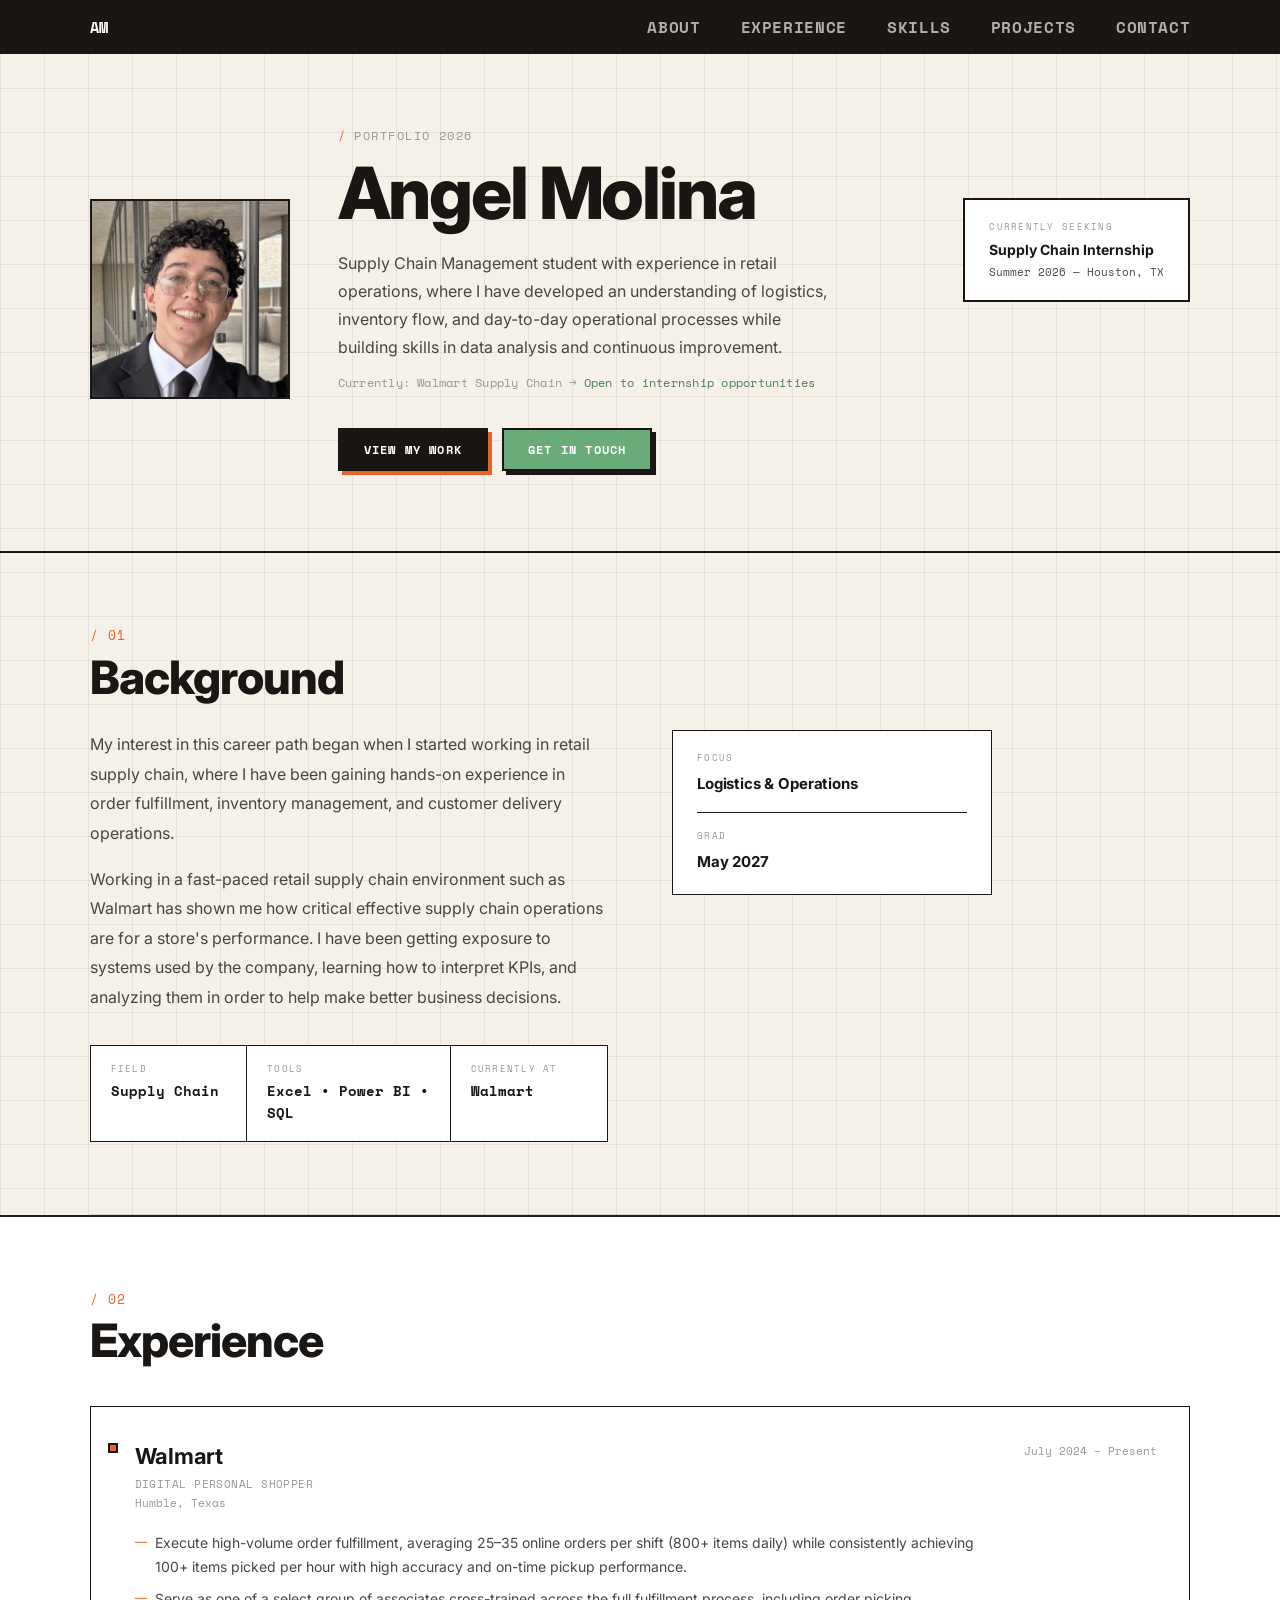
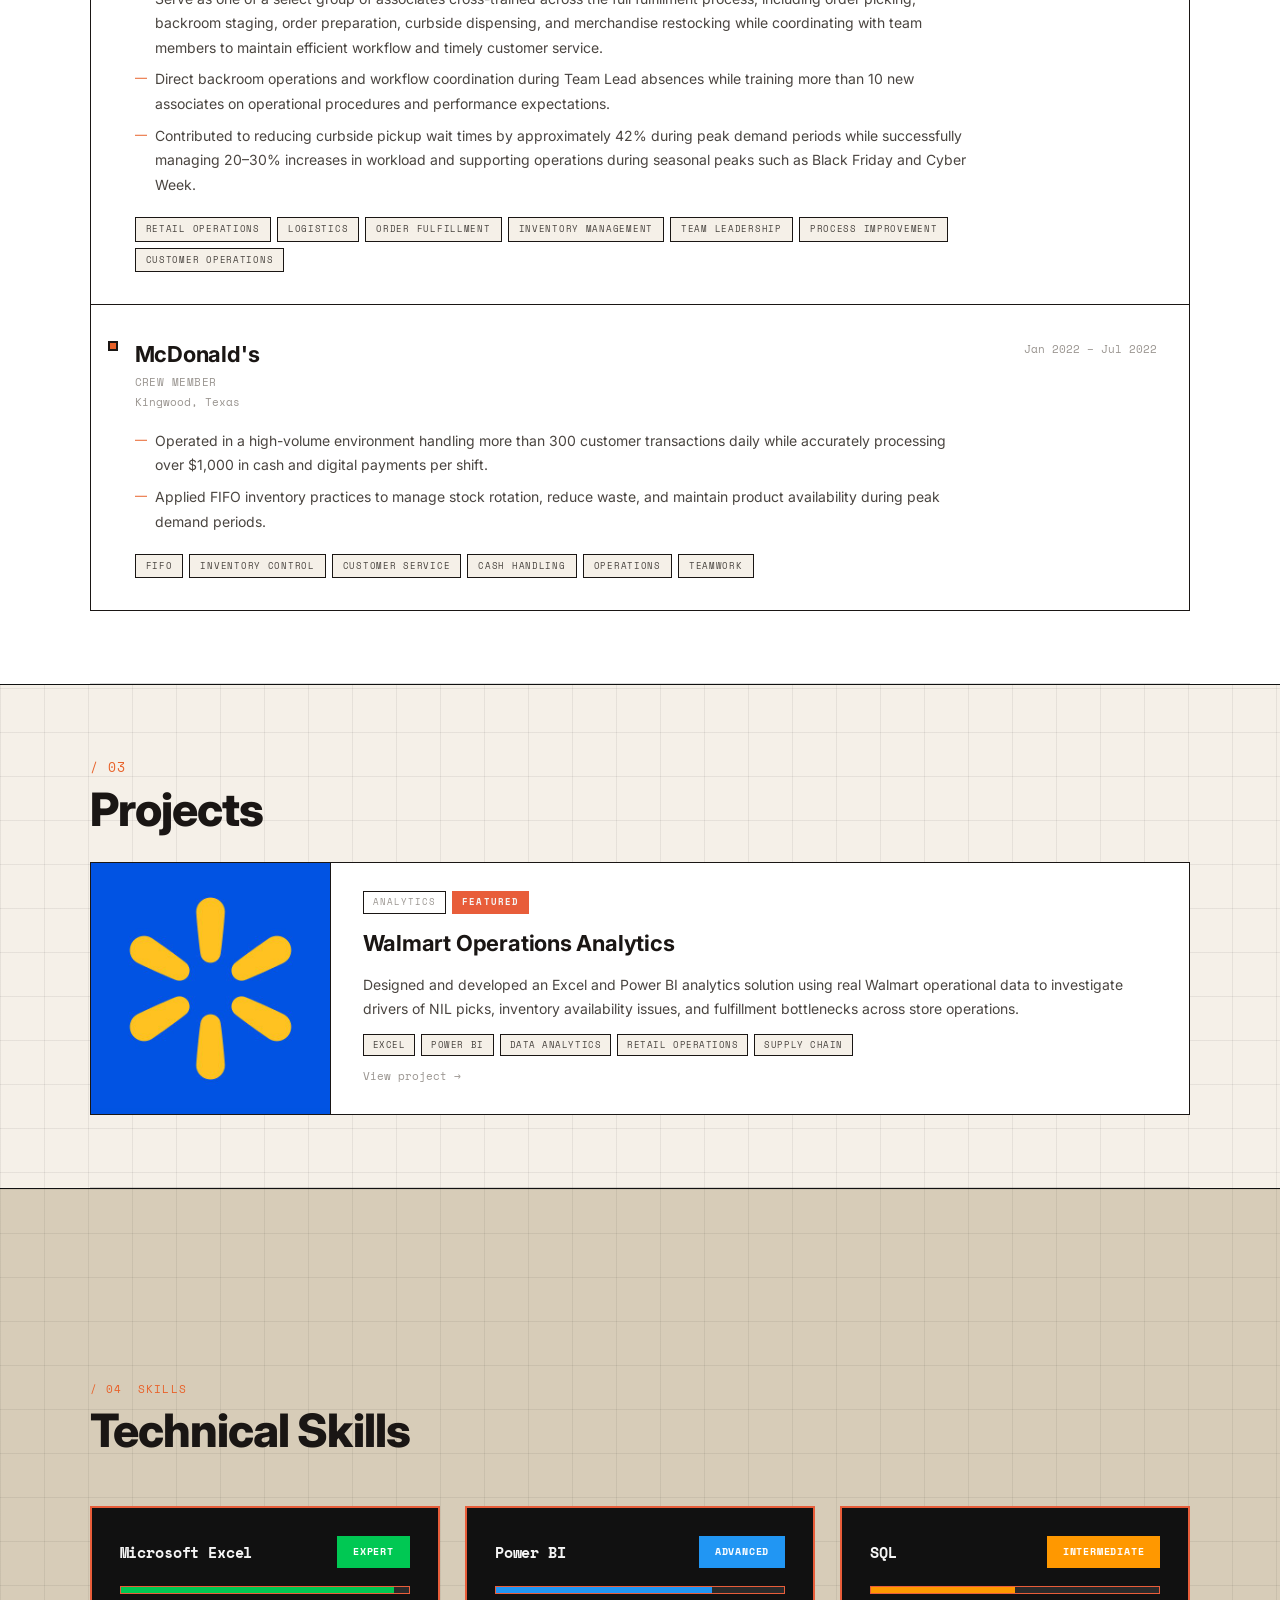
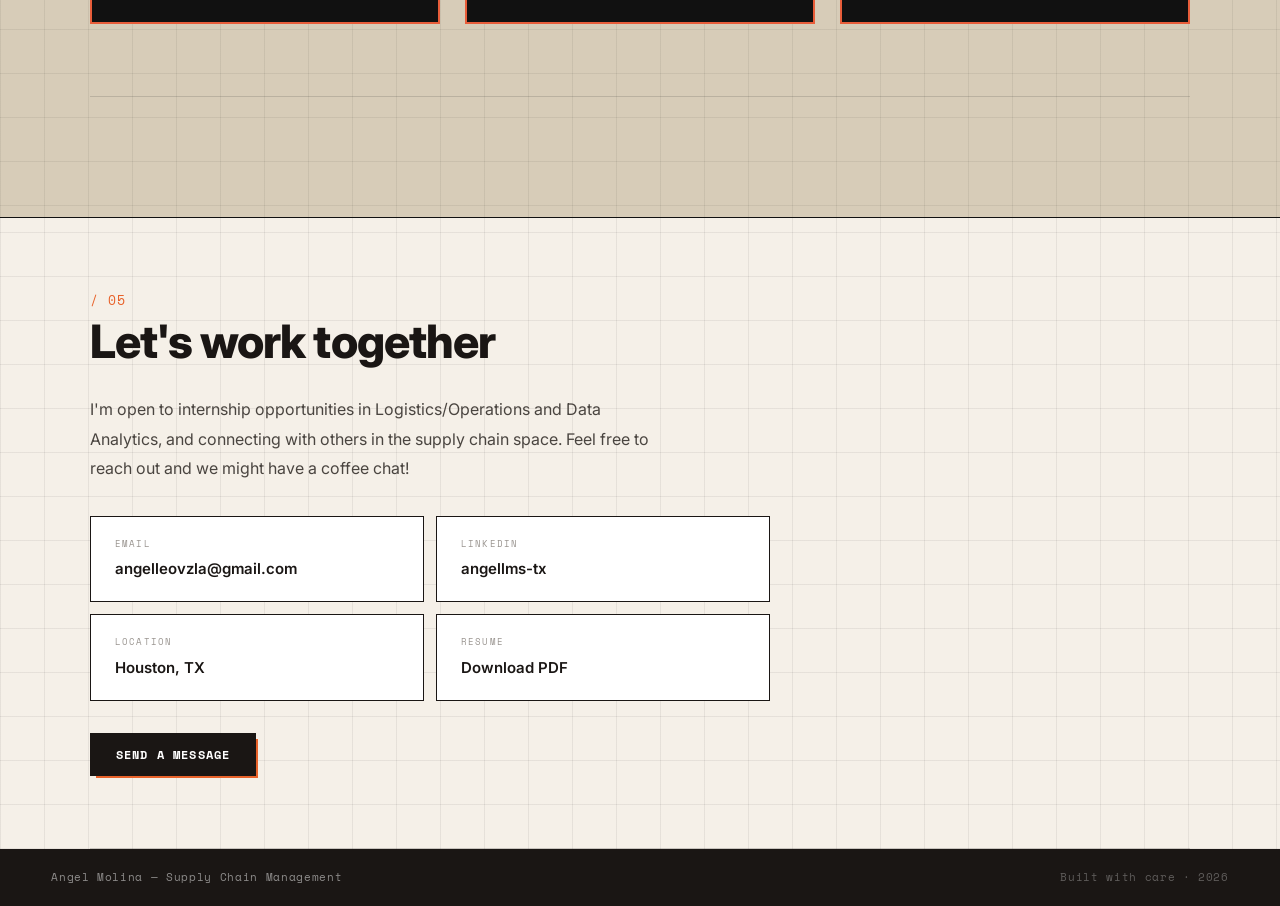
==== index.html @ 7603d248 "Update index.html" ====
<!DOCTYPE html>
<html lang="en">
<head>
  <meta charset="UTF-8" />
  <meta name="viewport" content="width=device-width, initial-scale=1.0" />
  <title>Angel Molina — Supply Chain Management</title>
  <link rel="preconnect" href="https://fonts.googleapis.com" />
  <link rel="preconnect" href="https://fonts.gstatic.com" crossorigin />
  <link rel="stylesheet" href="https://fonts.googleapis.com/css2?family=Space+Mono:wght@400;700&family=Inter:ital,wght@0,400;0,500;0,600;0,700;0,800;1,400&display=swap" />

  <style>
    /* ════════════════════════════════════
       RESET
    ════════════════════════════════════ */
    *, *::before, *::after { box-sizing: border-box; margin: 0; padding: 0; }
    html { scroll-behavior: smooth; }

    /* ════════════════════════════════════
       TOKENS  — matches reference palette
    ════════════════════════════════════ */
    :root {
      --bg:         #f5f0e8;   /* off-white / light beige              */
      --surface:    #ffffff;   /* pure white card surface              */
      --ink:        #1a1614;   /* near-black text + borders            */
      --ink-2:      #4a4540;   /* secondary text                       */
      --ink-3:      #9a9590;   /* muted / label text                   */
      --orange:     #e8622a;   /* layered accent — orange              */
      --green:      #4e7c58;   /* secondary button green               */
      --green-lt:   #6aab79;   /* lighter green (btn bg)               */
      --border:     2px solid #1a1614;   /* thick black border          */
      --border-1:   1px solid #1a1614;   /* thin black border           */
      --font-mono:  "Space Mono", "Courier New", monospace;
      --font-sans:  "Inter", -apple-system, sans-serif;
      --max-w:      1500px;
      --gutter:     clamp(1.25rem, 3vw, 2.5rem);
      --section-py: 4.5rem;
    }

    /* ════════════════════════════════════
       BASE
    ════════════════════════════════════ */
    body {
      font-family: var(--font-sans);
      background-color: var(--bg);
      color: var(--ink);
      line-height: 1.6;
      -webkit-font-smoothing: antialiased;
      /* grid background matching reference */
      background-image:
        linear-gradient(rgba(26,22,20,0.07) 1px, transparent 1px),
        linear-gradient(90deg, rgba(26,22,20,0.07) 1px, transparent 1px);
      background-size: 44px 44px;
    }
    @media (max-width: 640px) { body { background-size: 28px 28px; } }

    .sr-only {
      position: absolute; width: 1px; height: 1px;
      overflow: hidden; clip: rect(0,0,0,0); white-space: nowrap;
    }

    /* ════════════════════════════════════
       PAGE WRAPPER
    ════════════════════════════════════ */
    .page-wrap {
      max-width: var(--max-w);
      width: min(92vw, 1500px);
      margin: 0 auto;
      padding-left: var(--gutter);
      padding-right: var(--gutter);
    }

    /* ════════════════════════════════════
       NAV — full-width black bar
    ════════════════════════════════════ */
    nav {
      background: var(--ink);
      position: sticky; top: 0; z-index: 50;
    }
    .nav-inner {
      max-width: var(--max-w);
      width: min(92vw, 1500px);
      margin: 0 auto;
      padding: 0 var(--gutter);
      height: 54px;
      display: flex; align-items: center; justify-content: space-between;
    }
    .nav-logo {
      font-family: var(--font-mono); font-size: 15px; font-weight: 700;
      letter-spacing: 0.06em; color: #fff;
      text-decoration: none;
    }
    .nav-links { display: flex; gap: 2.5rem; }
    .nav-links a {
      font-family: var(--font-mono); font-size: 16px; font-weight: 600;
      letter-spacing: 0.04em; line-height: 1.5; text-transform: uppercase;
      color: rgba(255,255,255,0.65); text-decoration: none; cursor: pointer;
      transition: color 0.15s ease;
    }
    .nav-links a:hover { color: #fff; }

    /* ════════════════════════════════════
       SECTION LABELS  "/ 01"
    ════════════════════════════════════ */
    .section-num {
      font-family: var(--font-mono); font-size: 13px; font-weight: 400;
      color: var(--orange); letter-spacing: 0.1em;
      margin-bottom: 0.4rem;
      display: block;
    }
    .section-heading {
      font-family: var(--font-sans); font-size: 46px; font-weight: 800;
      line-height: 1.08; letter-spacing: -0.02em;
      color: var(--ink); margin-bottom: 1.75rem;
    }

    /* ════════════════════════════════════
       BUTTONS  — stacked offset style
    ════════════════════════════════════ */

    /* wrapper creates the offset layer effect */
    .btn-wrap-primary {
      display: inline-block;
      position: relative;
    }
    .btn-wrap-primary::after {
      content: "";
      position: absolute;
      inset: 0;
      translate: 4px 4px;
      background: var(--orange);
      z-index: -1;
    }
    .btn-wrap-primary:hover::after { translate: 2px 2px; }

    .btn-primary {
      font-family: var(--font-mono); font-size: 12px; font-weight: 700;
      letter-spacing: 0.1em; text-transform: uppercase;
      background: var(--ink); color: #fff;
      border: var(--border);
      padding: 11px 24px; cursor: pointer;
      display: block; position: relative; z-index: 1;
      transition: translate 0.12s ease;
      text-decoration: none; white-space: nowrap;
    }
    .btn-wrap-primary:hover .btn-primary { translate: -2px -2px; }

    .btn-wrap-secondary {
      display: inline-block;
      position: relative;
    }
    .btn-wrap-secondary::after {
      content: "";
      position: absolute;
      inset: 0;
      translate: 4px 4px;
      background: var(--ink);
      z-index: -1;
    }
    .btn-wrap-secondary:hover::after { translate: 2px 2px; }

    .btn-secondary {
      font-family: var(--font-mono); font-size: 12px; font-weight: 700;
      letter-spacing: 0.1em; text-transform: uppercase;
      background: var(--green-lt); color: #fff;
      border: var(--border);
      padding: 11px 24px; cursor: pointer;
      display: block; position: relative; z-index: 1;
      transition: translate 0.12s ease;
      text-decoration: none; white-space: nowrap;
    }
    .btn-wrap-secondary:hover .btn-secondary { translate: -2px -2px; }

    /* plain button for contact CTA */
    .btn-plain-primary {
      font-family: var(--font-mono); font-size: 12px; font-weight: 700;
      letter-spacing: 0.1em; text-transform: uppercase;
      background: var(--ink); color: #fff;
      border: var(--border);
      padding: 11px 24px; cursor: pointer;
      display: inline-block; position: relative;
      transition: background 0.15s ease;
      text-decoration: none; white-space: nowrap;
    }
    .btn-plain-primary::after {
      content: "";
      position: absolute;
      inset: 0;
      translate: 4px 4px;
      background: var(--orange);
      z-index: -1;
      transition: translate 0.12s ease;
    }
    .btn-plain-primary:hover { translate: -2px -2px; }
    .btn-plain-primary:hover::after { translate: 6px 6px; }

    /* ════════════════════════════════════
       HERO
    ════════════════════════════════════ */
    .hero-outer {
      border-bottom: var(--border-1);
    }
    .hero-inner {
      display: grid;
      grid-template-columns: auto 1fr auto;
      align-items: center;
      gap: 3rem;
      padding: 4.5rem 0 5rem;
    }

    /* ── Photo ── */
    .hero-photo {
      flex-shrink: 0;
      align-self: center;
    }
    .hero-photo img {
      display: block;
      width: 200px;
      height: 200px;
      object-fit: cover;
      object-position: center top;
      border: var(--border);
      /* square — no border-radius */
      filter: grayscale(8%);
    }

    .hero-content { max-width: 600px; }
    .hero-eyebrow {
      font-family: var(--font-mono); font-size: 12px;
      letter-spacing: 0.12em; text-transform: uppercase;
      color: var(--ink-3); margin-bottom: 0.75rem;
    }
    .hero-eyebrow::before { content: "/ "; color: var(--orange); }
    .hero-name {
      font-family: var(--font-sans); font-size: 72px; font-weight: 800;
      line-height: 1.0; letter-spacing: -0.03em;
      color: var(--ink); margin-bottom: 1.25rem;
    }
    .hero-sub {
      font-size: 16px; color: var(--ink-2); line-height: 1.75;
      max-width: 500px; margin-bottom: 0.75rem;
    }
    .hero-status {
      font-family: var(--font-mono); font-size: 12px;
      color: var(--ink-3); letter-spacing: 0.02em; margin-bottom: 2.25rem;
    }
    .hero-status span { color: var(--green); }
    .hero-cta { display: flex; gap: 14px; flex-wrap: wrap; align-items: center; }

    /* Hero badge */
    .hero-badge {
      border: var(--border);
      padding: 1.25rem 1.5rem;
      background: var(--surface);
      min-width: 210px;
      align-self: start;
      margin-top: 4.5rem;
    }
    .hero-badge-label {
      font-family: var(--font-mono); font-size: 9px;
      letter-spacing: 0.14em; text-transform: uppercase;
      color: var(--ink-3); margin-bottom: 6px;
    }
    .hero-badge-title {
      font-size: 14px; font-weight: 700;
      color: var(--ink); line-height: 1.4; margin-bottom: 4px;
    }
    .hero-badge-sub {
      font-family: var(--font-mono); font-size: 11px;
      color: var(--ink-2); line-height: 1.5;
    }

    /* ════════════════════════════════════
       SECTION WRAPPER
    ════════════════════════════════════ */
    section {
      border-top: 1px solid #111;
    }
    .section-wrap {
      padding: var(--section-py) 0;
      border-bottom: 1px solid rgba(26,22,20,0.15);
    }

    /* ════════════════════════════════════
       ABOUT
    ════════════════════════════════════ */
    .about-layout {
      display: grid;
      grid-template-columns: 1fr 1fr;
      gap: 3rem 4rem;
      align-items: start;
    }
    .about-heading-block { grid-column: 1 / -1; }
    .about-text {
      font-size: 16px; color: var(--ink-2); line-height: 1.85;
    }
    .about-text + .about-text { margin-top: 1rem; }

    .about-stats {
      display: grid; grid-template-columns: 1fr 1.3fr 1fr;
      border: var(--border-1);
      margin-top: 2rem;
    }
    .stat-item {
      padding: 1rem 1.25rem;
      border-right: var(--border-1);
      background: var(--surface);
    }
    .stat-item:last-child { border-right: none; }
    .stat-label {
      font-family: var(--font-mono); font-size: 9px;
      letter-spacing: 0.14em; text-transform: uppercase;
      color: var(--ink-3); margin-bottom: 4px;
    }
    .stat-value {
      font-size: 14px; font-weight: 600; color: var(--ink);
      font-family: var(--font-mono);
    }
    .tools-text {
      font-size: 14px; font-weight: 600; color: var(--ink);
      font-family: var(--font-mono);
    }
    .tool-list {
      display: flex; flex-wrap: wrap; gap: 5px;
      margin-top: 4px;
    }
    .tool-list span {
      font-family: var(--font-mono); font-size: 11px;
      font-weight: 600; color: var(--ink);
      border: var(--border-1);
      padding: 3px 8px;
      background: var(--bg);
    }

    .focus-label {
      font-family: var(--font-mono); font-size: 9px;
      letter-spacing: 0.14em; text-transform: uppercase;
      color: var(--ink-3); margin-bottom: 0.75rem;
    }
    .focus-info {
      border: var(--border-1);
      padding: 1.25rem 1.5rem;
      background: var(--surface);
      display: flex;
      flex-direction: column;
      gap: 0.4rem;
      width: 320px;
    }
    .info-label {
      font-family: var(--font-mono); font-size: 9px;
      letter-spacing: 0.14em; text-transform: uppercase;
      color: var(--ink-3);
    }
    .focus-info h3 {
      font-family: var(--font-sans); font-size: 15px;
      font-weight: 700; color: var(--ink);
      letter-spacing: -0.01em;
      margin: 0;
    }
    .focus-divider {
      width: 100%;
      height: 1px;
      background: var(--border-1);
      border-top: var(--border-1);
      margin: 0.6rem 0;
    }
    .tags { display: flex; flex-wrap: wrap; gap: 8px; }
    .tag {
      font-family: var(--font-mono); font-size: 10px;
      letter-spacing: 0.06em; text-transform: uppercase;
      padding: 5px 12px;
      border: var(--border-1);
      color: var(--ink-2);
      background: var(--surface);
      transition: background 0.12s ease, color 0.12s ease;
    }
    .tag:hover { background: var(--ink); color: #fff; }
    .focus-item {
      font-family: var(--font-sans);
      font-size: 1.05rem;
      font-weight: 600;
      padding: 12px 20px;
      border: var(--border-1);
      color: var(--ink);
      background: var(--surface);
      transition: background 0.12s ease, color 0.12s ease;
    }
    .focus-item:hover { background: var(--ink); color: #fff; }

    /* ════════════════════════════════════
       EXPERIENCE — timeline
    ════════════════════════════════════ */
    .exp-intro {
      margin-bottom: 2.5rem;
    }

    .exp-list { display: flex; flex-direction: column; }

    .exp-item {
      display: grid;
      grid-template-columns: 1fr auto;
      column-gap: 3rem;
      position: relative;
      padding: 2rem 2rem 2rem 2.75rem;
      border: var(--border-1);
      border-top: none;
      background: var(--surface);
      transition: background 0.12s ease;
    }
    .exp-item:first-child { border-top: var(--border-1); }
    .exp-item:hover { background: #faf8f4; }

    /* square dot replacing circle */
    .exp-item::before {
      content: "";
      position: absolute;
      left: 1.1rem;
      top: 2.25rem;
      width: 10px; height: 10px;
      background: var(--orange);
      border: 2px solid var(--ink);
    }

    .exp-main { min-width: 0; }
    .exp-date {
      font-family: var(--font-mono); font-size: 11px;
      color: var(--ink-3); white-space: nowrap;
      padding-top: 4px; text-align: right;
    }
    .exp-company {
      font-family: var(--font-sans); font-size: 22px; font-weight: 700;
      color: var(--ink); letter-spacing: -0.01em; margin-bottom: 2px;
    }
    .exp-role {
      font-family: var(--font-mono); font-size: 11px;
      color: var(--ink-3); letter-spacing: 0.04em;
      text-transform: uppercase; margin-bottom: 2px;
    }
    .exp-location {
      font-family: var(--font-mono); font-size: 11px;
      color: var(--ink-3); margin-bottom: 1.1rem;
    }
    .exp-bullets {
      list-style: none; margin-bottom: 1.25rem;
    }
    .exp-bullets li {
      font-size: 14px; color: var(--ink-2); line-height: 1.75;
      padding-left: 1.25rem; position: relative; margin-bottom: 0.45rem;
    }
    .exp-bullets li::before {
      content: "—";
      position: absolute; left: 0;
      color: var(--orange); font-size: 12px;
    }
    .exp-tags { display: flex; flex-wrap: wrap; gap: 6px; }
    .exp-tag {
      font-family: var(--font-mono); font-size: 9px;
      letter-spacing: 0.08em; text-transform: uppercase;
      padding: 4px 10px;
      border: var(--border-1);
      color: var(--ink-2); background: var(--bg);
      transition: background 0.12s ease, color 0.12s ease;
    }
    .exp-tag:hover { background: var(--ink); color: #fff; }

    /* ════════════════════════════════════
       PROJECTS
    ════════════════════════════════════ */
    .project-card {
      background: var(--surface);
      border: var(--border-1);
      display: flex; flex-direction: row;
      overflow: hidden;
      position: relative;
      transition: all .3s ease;
    }
    .project-link {
      display: block;
      color: inherit;
      text-decoration: none;
    }
    .project-link:hover .project-card {
      background: #75B887;
      transform: translate(-8px, -8px);
      box-shadow: 8px 8px 0 #111111;
    }
    .project-link:hover .project-arrow { color: var(--orange); }
    /* orange offset shadow on hover */

    .project-image {
      width: 240px; flex-shrink: 0;
      background: #0053E2;
      display: flex; align-items: center; justify-content: center;
      border-right: var(--border-1);
      overflow: hidden;
    }
    .project-image img {
      width: 100%;
      height: 100%;
      object-fit: contain;
      background: #0053E2;
    }
    .walmart-image {
      width: 100%;
      height: 100%;
      display: block;
      object-fit: cover;
      object-position: center;
    }
    .project-body {
      padding: 1.75rem 2rem;
      display: flex; flex-direction: column; gap: 0.75rem; flex: 1;
    }
    .project-badges { display: flex; gap: 6px; }
    .project-tag {
      font-family: var(--font-mono); font-size: 9px;
      letter-spacing: 0.12em; text-transform: uppercase;
      padding: 3px 9px; border: var(--border-1);
      color: var(--ink-3);
    }
    .project-tag.featured {
      background: #E85D3A;
      color: #F5F5F5;
      border: 1px solid #E85D3A;
      font-weight: 700;
    }
    .project-link:hover .project-card .project-tag:not(.featured) {
      background: var(--background-color);
      color: #111;
      border: 1px solid #111;
    }
    .project-title {
      font-family: var(--font-sans); font-size: 22px; font-weight: 700;
      color: var(--ink); letter-spacing: -0.01em;
    }
    .project-desc {
      font-size: 14px; color: var(--ink-2); line-height: 1.75; flex: 1;
    }
    .project-meta { display: flex; gap: 6px; flex-wrap: wrap; }
    .meta-tag {
      font-family: var(--font-mono); font-size: 9px;
      letter-spacing: 0.06em; text-transform: uppercase;
      padding: 3px 9px; border: var(--border-1);
      color: var(--ink-2); background: var(--bg);
    }
    .project-arrow {
      font-family: var(--font-mono); font-size: 11px;
      color: var(--ink-3); transition: color 0.12s ease;
    }


    /* ════════════════════════════════════
       CONTACT  — matches reference exactly
    ════════════════════════════════════ */
    .contact-text {
      font-size: 16px; color: var(--ink-2); line-height: 1.85;
      max-width: 560px; margin-bottom: 2rem;
    }
    .contact-grid {
      display: grid;
      grid-template-columns: 1fr 1fr;
      gap: 12px;
      max-width: 680px;
      margin-bottom: 2rem;
    }
    .contact-card {
      display: flex; flex-direction: column; gap: 6px;
      padding: 1.25rem 1.5rem;
      border: var(--border-1);
      background: var(--surface);
      text-decoration: none;
      transition: box-shadow 0.12s ease;
    }
    .contact-card:hover { box-shadow: 4px 4px 0 var(--orange); }
    .contact-card-label {
      font-family: var(--font-mono); font-size: 9px;
      letter-spacing: 0.14em; text-transform: uppercase; color: var(--ink-3);
    }
    .contact-card-value {
      font-family: var(--font-sans); font-size: 15px;
      font-weight: 600; color: var(--ink);
    }

    /* ════════════════════════════════════
       FOOTER
    ════════════════════════════════════ */
    footer {
      background: var(--ink);
      padding: 1.25rem var(--gutter);
    }
    .footer-inner {
      max-width: var(--max-w); width: min(92vw, 1500px); margin: 0 auto;
      display: flex; justify-content: space-between; align-items: center;
    }
    .footer-left, .footer-right {
      font-family: var(--font-mono); font-size: 11px;
      color: rgba(255,255,255,0.5); letter-spacing: 0.06em;
    }
    .footer-right { color: rgba(255,255,255,0.3); }

    /* ════ Experience section overrides ════ */
    #experience {
      width: 100%;
      background: #fff;
      border-top: 2px solid #1f1f1f;
    }
    #experience .page-wrap {
      max-width: 1500px;
      margin: 0 auto;
    }

    /* ════════════════════════════════════
       FADE IN
    ════════════════════════════════════ */
    .fade-in { opacity: 0; transform: translateY(10px); transition: opacity 0.4s ease, transform 0.4s ease; }
    .fade-in.visible { opacity: 1; transform: translateY(0); }
    @media (prefers-reduced-motion: reduce) { .fade-in { opacity: 1; transform: none; transition: none; } }

    /* ════════════════════════════════════
       RESPONSIVE
    ════════════════════════════════════ */
    @media (max-width: 1024px) {
      :root { --max-w: 100%; }
      .hero-inner { grid-template-columns: 1fr; }
      .hero-photo { display: none; }
      .hero-badge { display: none; }
    }
    @media (max-width: 768px) {
      .hero-name { font-size: 52px; }
      .section-heading { font-size: 36px; }
      .about-layout { grid-template-columns: 1fr; gap: 2rem; }
      .about-stats { grid-template-columns: 1fr 1fr; }
      .exp-item { grid-template-columns: 1fr; gap: 0.5rem; }
      .exp-date { text-align: left; order: -1; }
      .project-card { flex-direction: column; }
      .project-image { width: 100%; height: 180px; border-right: none; border-bottom: var(--border-1); }
      .project-image img { width: 130px; height: 120px; }
    .walmart-image {
      width: 100%;
      height: 100%;
      display: block;
      object-fit: cover;
      object-position: center;
    }
      .contact-grid { grid-template-columns: 1fr; }
    }
    @media (max-width: 520px) {
      .hero-name { font-size: 38px; }
      .section-heading { font-size: 28px; }
      .hero-cta { flex-direction: column; align-items: flex-start; }
      .about-stats { grid-template-columns: 1fr; }
      .nav-links { gap: 1.25rem; }
      .footer-inner { flex-direction: column; gap: 0.4rem; text-align: center; }
    }

    /* ===========================
       Skills Section
    =========================== */
    .skills-section {
      background-color: #D7CCB8;
      /* Same grid as the rest of the page */
      background-image:
        linear-gradient(rgba(26,22,20,0.07) 1px, transparent 1px),
        linear-gradient(90deg, rgba(26,22,20,0.07) 1px, transparent 1px);
      background-size: 44px 44px;
      background-position: 0 0;
      padding: 120px 0;
      position: relative;
    }
    .section-tag {
      font-family: var(--font-mono);
      font-size: 11px;
      letter-spacing: 0.1em;
      text-transform: uppercase;
      color: var(--orange);
      display: block;
      margin-bottom: 0.5rem;
    }
    .skills-grid {
      display: grid;
      grid-template-columns: repeat(auto-fit, minmax(320px, 1fr));
      gap: 25px;
      margin-top: 50px;
    }
    .skill-card {
      background: #111111;
      border: 2px solid #E85D3A;
      border-radius: 0;
      padding: 28px;
      transition: .3s ease;
    }
    .skill-card:hover {
      transform: translateY(-4px);
      box-shadow: 0 8px 28px rgba(232,93,58,0.25);
    }
    .skill-header {
      display: flex;
      justify-content: space-between;
      align-items: center;
      margin-bottom: 18px;
    }
    .skill-header h3 {
      font-family: var(--font-mono);
      font-size: 15px;
      font-weight: 700;
      color: #F5F5F5;
      letter-spacing: -0.01em;
    }
    .skill-card h3,
    .skill-card p { color: #F5F5F5; }
    .skill-level {
      font-family: var(--font-mono);
      font-size: 10px;
      font-weight: 700;
      letter-spacing: 0.08em;
      text-transform: uppercase;
      background: #111111;
      color: #F5F5F5;
      border: 2px solid #E85D3A;
      border-radius: 0;
      padding: 6px 14px;
    }
    .skill-level.expert      { background: #00c853; color: #fff; border-color: #00c853; }
    .skill-level.advanced    { background: #2196f3; color: #fff; border-color: #2196f3; }
    .skill-level.intermediate{ background: #ff9800; color: #fff; border-color: #ff9800; }
    .progress-bar {
      width: 100%;
      height: 8px;
      background: #2A2A2A;
      border: 1px solid #E85D3A;
      overflow: hidden;
    }
    .progress {
      height: 100%;
      transition: width 1s ease;
    }
    .progress.excel   { width: 95%; background: #00c853; }
    .progress.powerbi { width: 75%; background: #2196f3; }
    .progress.sql     { width: 50%; background: #ff9800; }

  </style>
</head>
<body>

  <h1 class="sr-only">Angel Molina — Supply Chain Management Portfolio</h1>

  <!-- ════ NAV ════ -->
  <nav>
    <div class="nav-inner">
      <a href="#" class="nav-logo">AM</a>
      <div class="nav-links">
        <a onclick="document.getElementById('about').scrollIntoView({behavior:'smooth'})">About</a>
        <a onclick="document.getElementById('experience').scrollIntoView({behavior:'smooth'})">Experience</a>
        <a onclick="document.getElementById('skills').scrollIntoView({behavior:'smooth'})">Skills</a>
        <a onclick="document.getElementById('projects').scrollIntoView({behavior:'smooth'})">Projects</a>
        <a onclick="document.getElementById('contact').scrollIntoView({behavior:'smooth'})">Contact</a>
      </div>
    </div>
  </nav>

  <!-- ════ HERO ════ -->
  <div class="hero-outer">
    <div class="page-wrap">
      <div class="hero-inner">
        <div class="hero-photo">
          <img src="[data-uri]" alt="Angel Molina" />
        </div>
        <div class="hero-content">
          <p class="hero-eyebrow">Portfolio 2026</p>
          <h2 class="hero-name">Angel Molina</h2>
          <p class="hero-sub">Supply Chain Management student with experience in retail operations, where I have developed an understanding of logistics, inventory flow, and day-to-day operational processes while building skills in data analysis and continuous improvement.</p>
          <p class="hero-status">Currently: Walmart Supply Chain &rarr; <span>Open to internship opportunities</span></p>
          <div class="hero-cta">
            <span class="btn-wrap-primary">
              <button class="btn-primary" onclick="document.getElementById('projects').scrollIntoView({behavior:'smooth'})">View my work</button>
            </span>
            <span class="btn-wrap-secondary">
              <button class="btn-secondary" onclick="document.getElementById('contact').scrollIntoView({behavior:'smooth'})">Get in touch</button>
            </span>
          </div>
        </div>
        <div class="hero-badge">
          <p class="hero-badge-label">Currently seeking</p>
          <p class="hero-badge-title">Supply Chain Internship</p>
          <p class="hero-badge-sub">Summer 2026 &mdash; Houston, TX</p>
        </div>
      </div>
    </div>
  </div>

  <!-- ════ ABOUT ════ -->
  <section id="about" aria-label="About">
    <div class="page-wrap">
      <div class="section-wrap fade-in">
        <div class="about-heading-block">
          <span class="section-num">/ 01</span>
          <h2 class="section-heading">Background</h2>
        </div>
        <div class="about-layout">
          <div class="about-text-col">
            <p class="about-text">My interest in this career path began when I started working in retail supply chain, where I have been gaining hands-on experience in order fulfillment, inventory management, and customer delivery operations.</p>
            <p class="about-text">Working in a fast-paced retail supply chain environment such as Walmart has shown me how critical effective supply chain operations are for a store&#39;s performance. I have been getting exposure to systems used by the company, learning how to interpret KPIs, and analyzing them in order to help make better business decisions.</p>
            <div class="about-stats">
              <div class="stat-item">
                <p class="stat-label">Field</p>
                <p class="stat-value">Supply Chain</p>
              </div>
              <div class="stat-item">
                <p class="stat-label">Tools</p>
                <p class="tools-text">Excel &bull; Power BI &bull; SQL</p>
              </div>
              <div class="stat-item">
                <p class="stat-label">Currently at</p>
                <p class="stat-value">Walmart</p>
              </div>
            </div>
          </div>
          <div class="about-focus-col">
            <div class="focus-info">
              <span class="info-label">FOCUS</span>
              <h3>Logistics &amp; Operations</h3>
              <div class="focus-divider"></div>
              <span class="info-label">GRAD</span>
              <h3>May 2027</h3>
            </div>
          </div>
        </div>
      </div>
    </div>
  </section>

  <!-- ════ EXPERIENCE ════ -->
  <section id="experience" aria-label="Work Experience" style="width:100%; background:#fff; border-top:2px solid #1f1f1f;">
    <div class="page-wrap">
      <div class="section-wrap fade-in">
        <div class="exp-intro">
          <span class="section-num">/ 02</span>
          <h2 class="section-heading">Experience</h2>
        </div>

        <div class="exp-list">

          <!-- Role 1 -->
          <div class="exp-item">
            <div class="exp-main">
              <p class="exp-company">Walmart</p>
              <p class="exp-role">Digital Personal Shopper</p>
              <p class="exp-location">Humble, Texas</p>
              <ul class="exp-bullets">
                <li>Execute high-volume order fulfillment, averaging 25&ndash;35 online orders per shift (800+ items daily) while consistently achieving 100+ items picked per hour with high accuracy and on-time pickup performance.</li>
                <li>Serve as one of a select group of associates cross-trained across the full fulfillment process, including order picking, backroom staging, order preparation, curbside dispensing, and merchandise restocking while coordinating with team members to maintain efficient workflow and timely customer service.</li>
                <li>Direct backroom operations and workflow coordination during Team Lead absences while training more than 10 new associates on operational procedures and performance expectations.</li>
                <li>Contributed to reducing curbside pickup wait times by approximately 42% during peak demand periods while successfully managing 20&ndash;30% increases in workload and supporting operations during seasonal peaks such as Black Friday and Cyber Week.</li>
              </ul>
              <div class="exp-tags">
                <span class="exp-tag">Retail Operations</span>
                <span class="exp-tag">Logistics</span>
                <span class="exp-tag">Order Fulfillment</span>
                <span class="exp-tag">Inventory Management</span>
                <span class="exp-tag">Team Leadership</span>
                <span class="exp-tag">Process Improvement</span>
                <span class="exp-tag">Customer Operations</span>
              </div>
            </div>
            <p class="exp-date">July 2024 &ndash; Present</p>
          </div>

          <!-- Role 2 -->
          <div class="exp-item">
            <div class="exp-main">
              <p class="exp-company">McDonald&#39;s</p>
              <p class="exp-role">Crew Member</p>
              <p class="exp-location">Kingwood, Texas</p>
              <ul class="exp-bullets">
                <li>Operated in a high-volume environment handling more than 300 customer transactions daily while accurately processing over $1,000 in cash and digital payments per shift.</li>
                <li>Applied FIFO inventory practices to manage stock rotation, reduce waste, and maintain product availability during peak demand periods.</li>
              </ul>
              <div class="exp-tags">
                <span class="exp-tag">FIFO</span>
                <span class="exp-tag">Inventory Control</span>
                <span class="exp-tag">Customer Service</span>
                <span class="exp-tag">Cash Handling</span>
                <span class="exp-tag">Operations</span>
                <span class="exp-tag">Teamwork</span>
              </div>
            </div>
            <p class="exp-date">Jan 2022 &ndash; Jul 2022</p>
          </div>

        </div>
      </div>
    </div>
  </section>

  <!-- ════ PROJECTS ════ -->
  <section id="projects" aria-label="Projects">
    <div class="page-wrap">
      <div class="section-wrap fade-in">
        <span class="section-num">/ 03</span>
        <h2 class="section-heading">Projects</h2>

        <a href="projects/walmart.html" class="project-link" aria-label="Walmart Operations Analytics project">
          <div class="project-card">
          <div class="project-image"><img src="[data-uri]" alt="Walmart Operations Analytics" class="walmart-image"></div>
          <div class="project-body">
            <div class="project-badges">
              <span class="project-tag">Analytics</span>
              <span class="project-tag featured">Featured</span>
            </div>
            <p class="project-title">Walmart Operations Analytics</p>
            <p class="project-desc">Designed and developed an Excel and Power BI analytics solution using real Walmart operational data to investigate drivers of NIL picks, inventory availability issues, and fulfillment bottlenecks across store operations.</p>
            <div class="project-meta">
              <span class="meta-tag">Excel</span>
              <span class="meta-tag">Power BI</span>
              <span class="meta-tag">Data Analytics</span>
              <span class="meta-tag">Retail Operations</span>
              <span class="meta-tag">Supply Chain</span>
            </div>
            <p class="project-arrow">View project &rarr;</p>
          </div>
          </div>
        </a>
      </div>
    </div>
  </section>

  <!-- ════ SKILLS ════ -->
  <section id="skills" class="skills-section" aria-label="Skills">
    <div class="page-wrap">
      <div class="section-wrap fade-in">
        <div class="section-header">
          <span class="section-tag">/ 04 &nbsp;Skills</span>
          <h2 class="section-heading">Technical Skills</h2>
        </div>
        <div class="skills-grid">
          <div class="skill-card">
            <div class="skill-header">
              <h3>Microsoft Excel</h3>
              <span class="skill-level expert">Expert</span>
            </div>
            <div class="progress-bar">
              <div class="progress excel"></div>
            </div>
          </div>
          <div class="skill-card">
            <div class="skill-header">
              <h3>Power BI</h3>
              <span class="skill-level advanced">Advanced</span>
            </div>
            <div class="progress-bar">
              <div class="progress powerbi"></div>
            </div>
          </div>
          <div class="skill-card">
            <div class="skill-header">
              <h3>SQL</h3>
              <span class="skill-level intermediate">Intermediate</span>
            </div>
            <div class="progress-bar">
              <div class="progress sql"></div>
            </div>
          </div>
        </div>
      </div>
    </div>
  </section>

  <!-- ════ CONTACT ════ -->
  <section id="contact" aria-label="Contact">
    <div class="page-wrap">
      <div class="section-wrap fade-in">
        <span class="section-num">/ 05</span>
        <h2 class="section-heading">Let&#39;s work together</h2>

        <p class="contact-text">I&#39;m open to internship opportunities in Logistics/Operations and Data Analytics, and connecting with others in the supply chain space. Feel free to reach out and we might have a coffee chat!</p>

        <div class="contact-grid">
          <a class="contact-card" href="mailto:angelleovzla@gmail.com">
            <span class="contact-card-label">Email</span>
            <span class="contact-card-value">angelleovzla@gmail.com</span>
          </a>
          <a class="contact-card" href="https://www.linkedin.com/in/angellms-tx" target="_blank" rel="noopener noreferrer">
            <span class="contact-card-label">LinkedIn</span>
            <span class="contact-card-value">angellms-tx</span>
          </a>
          <a class="contact-card" href="#">
            <span class="contact-card-label">Location</span>
            <span class="contact-card-value">Houston, TX</span>
          </a>
          <a class="contact-card" href="#">
            <span class="contact-card-label">Resume</span>
            <span class="contact-card-value">Download PDF</span>
          </a>
        </div>

        <button class="btn-plain-primary" onclick="window.location.href='mailto:angelleovzla@gmail.com'">Send a message</button>
      </div>
    </div>
  </section>

  <!-- ════ FOOTER ════ -->
  <footer>
    <div class="footer-inner">
      <span class="footer-left">Angel Molina &mdash; Supply Chain Management</span>
      <span class="footer-right">Built with care &middot; 2026</span>
    </div>
  </footer>

  <script>
    const observer = new IntersectionObserver((entries) => {
      entries.forEach(entry => {
        if (entry.isIntersecting) {
          entry.target.classList.add("visible");
          observer.unobserve(entry.target);
        }
      });
    }, { threshold: 0.08 });
    document.querySelectorAll(".fade-in").forEach(el => observer.observe(el));
  </script>

</body>
</html>
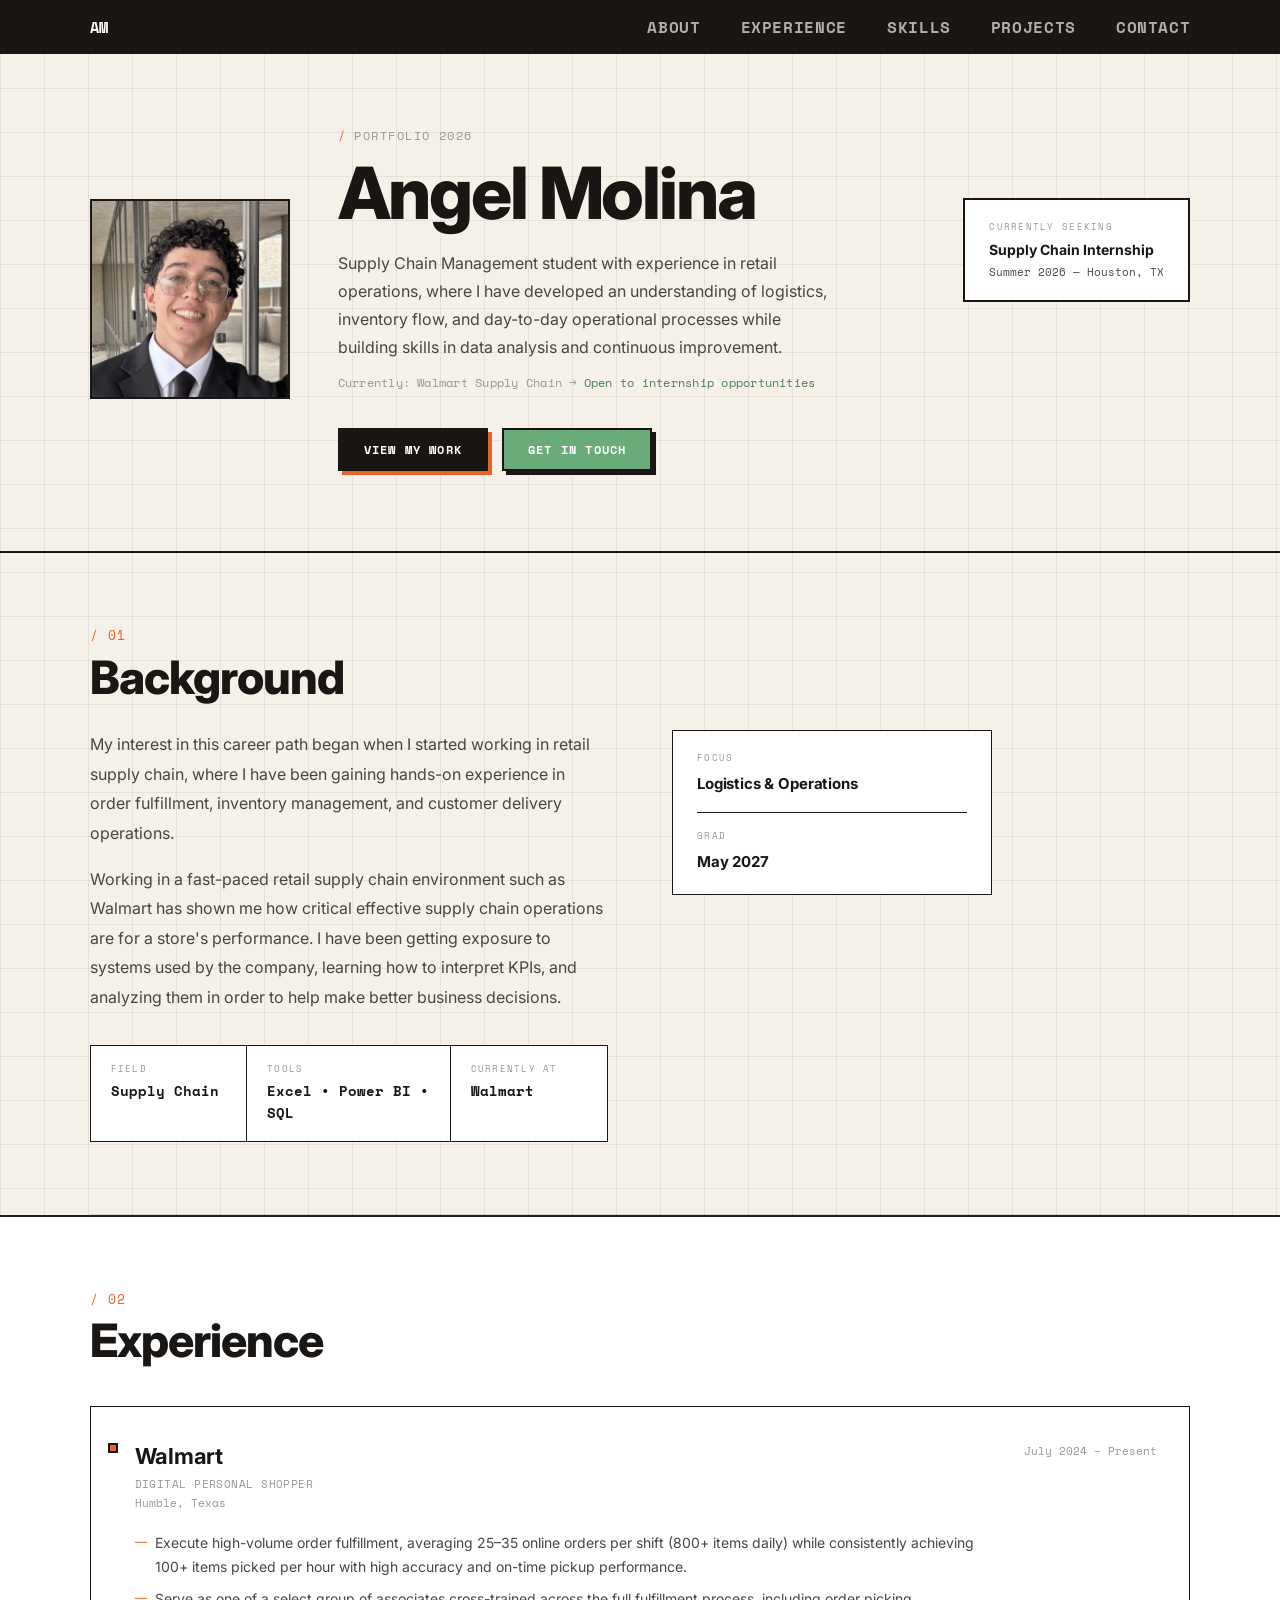
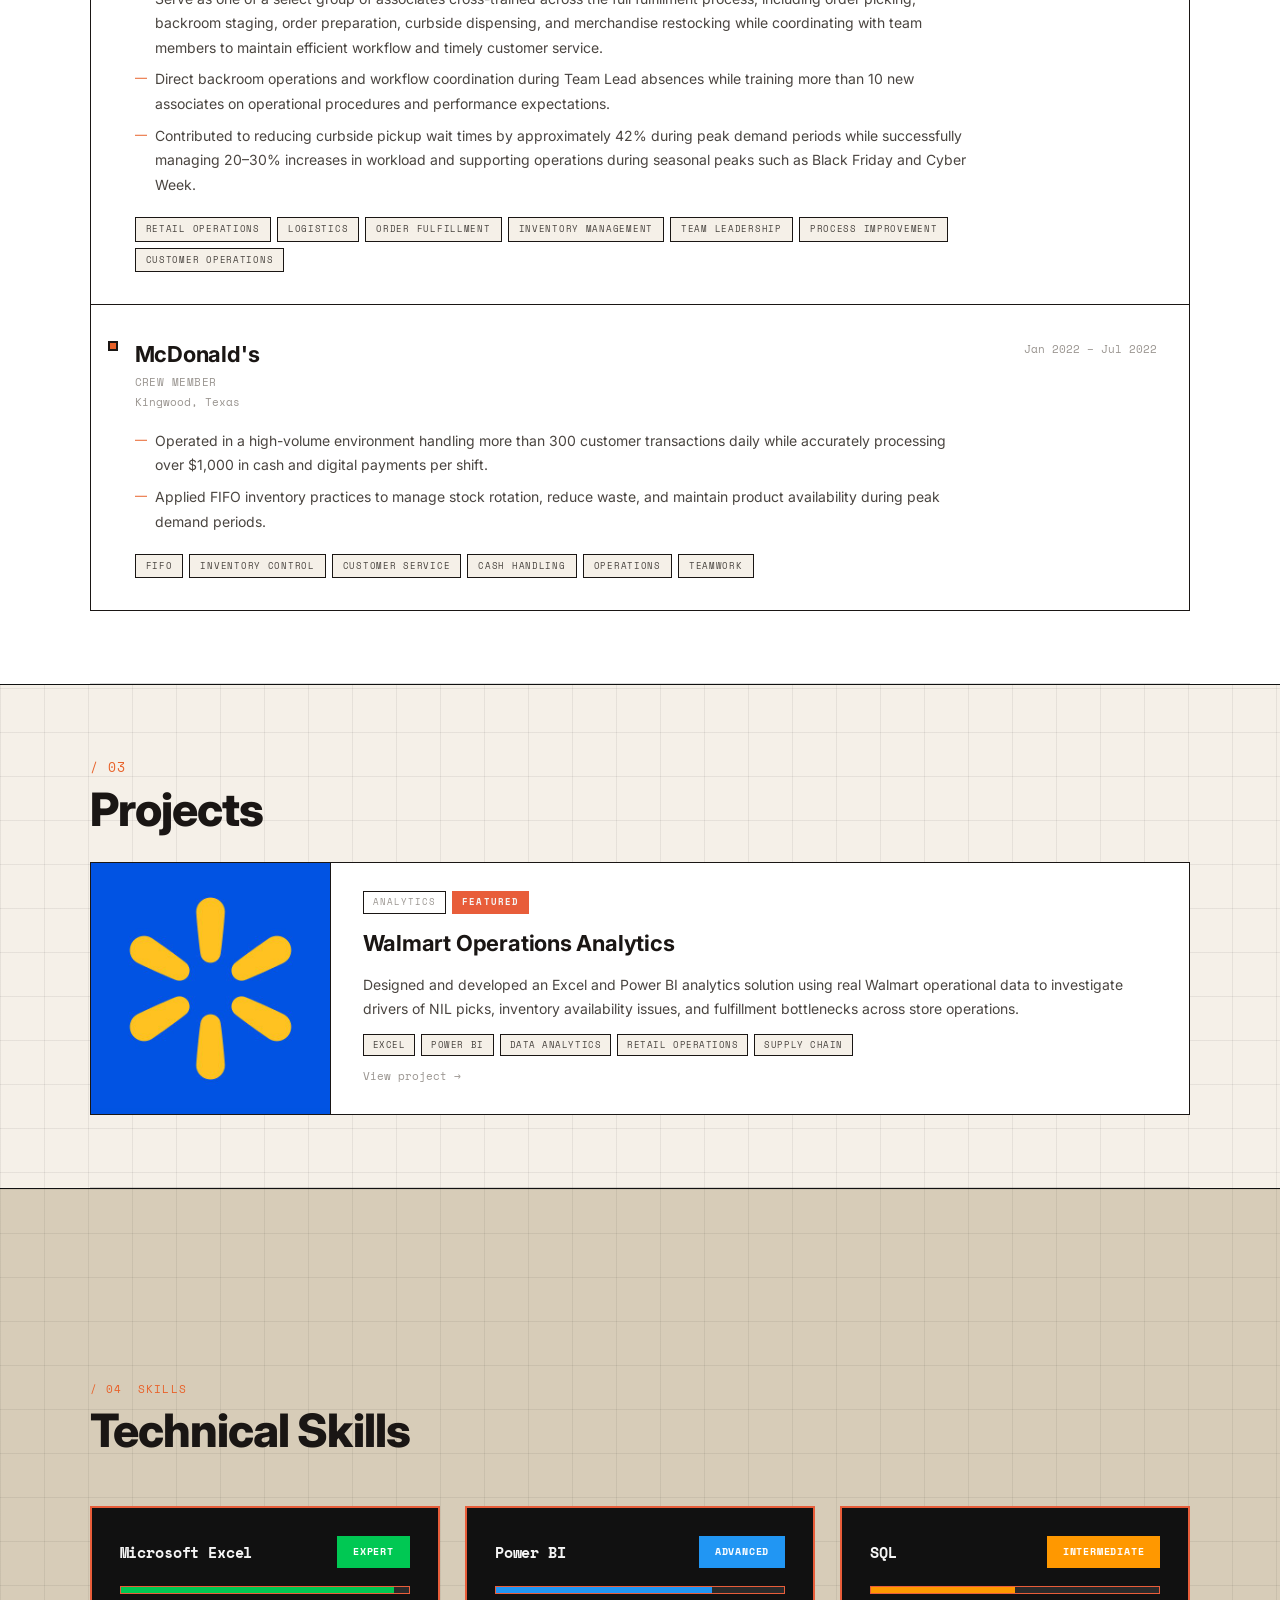
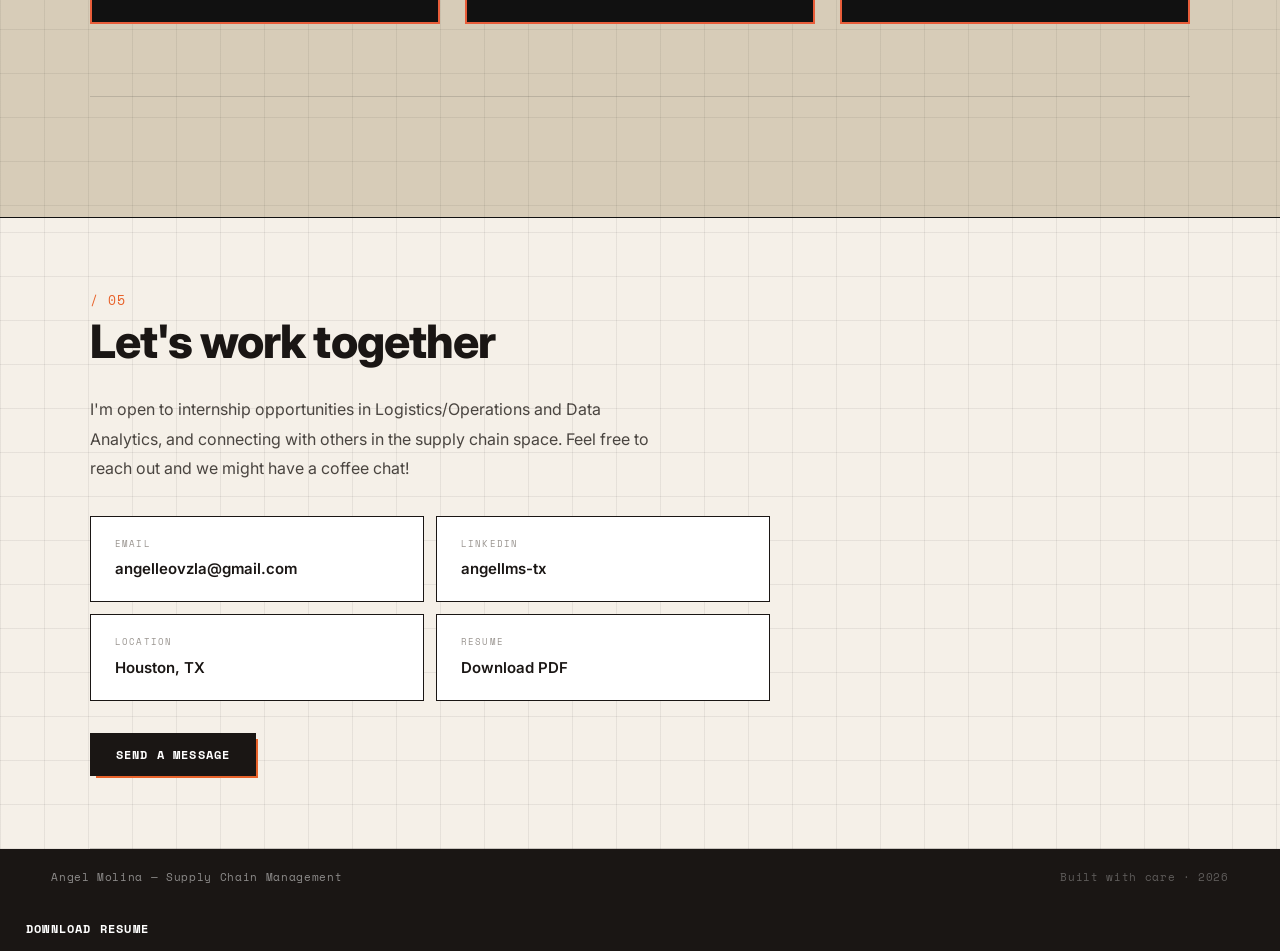
==== commit 181144fc: "Update index.html" ====
--- a/index.html
+++ b/index.html
@@ -1019,3 +1019,6 @@
 
 </body>
 </html>
+<a href="resume.pdf" download class="btn btn-primary">
+    Download Resume
+</a>
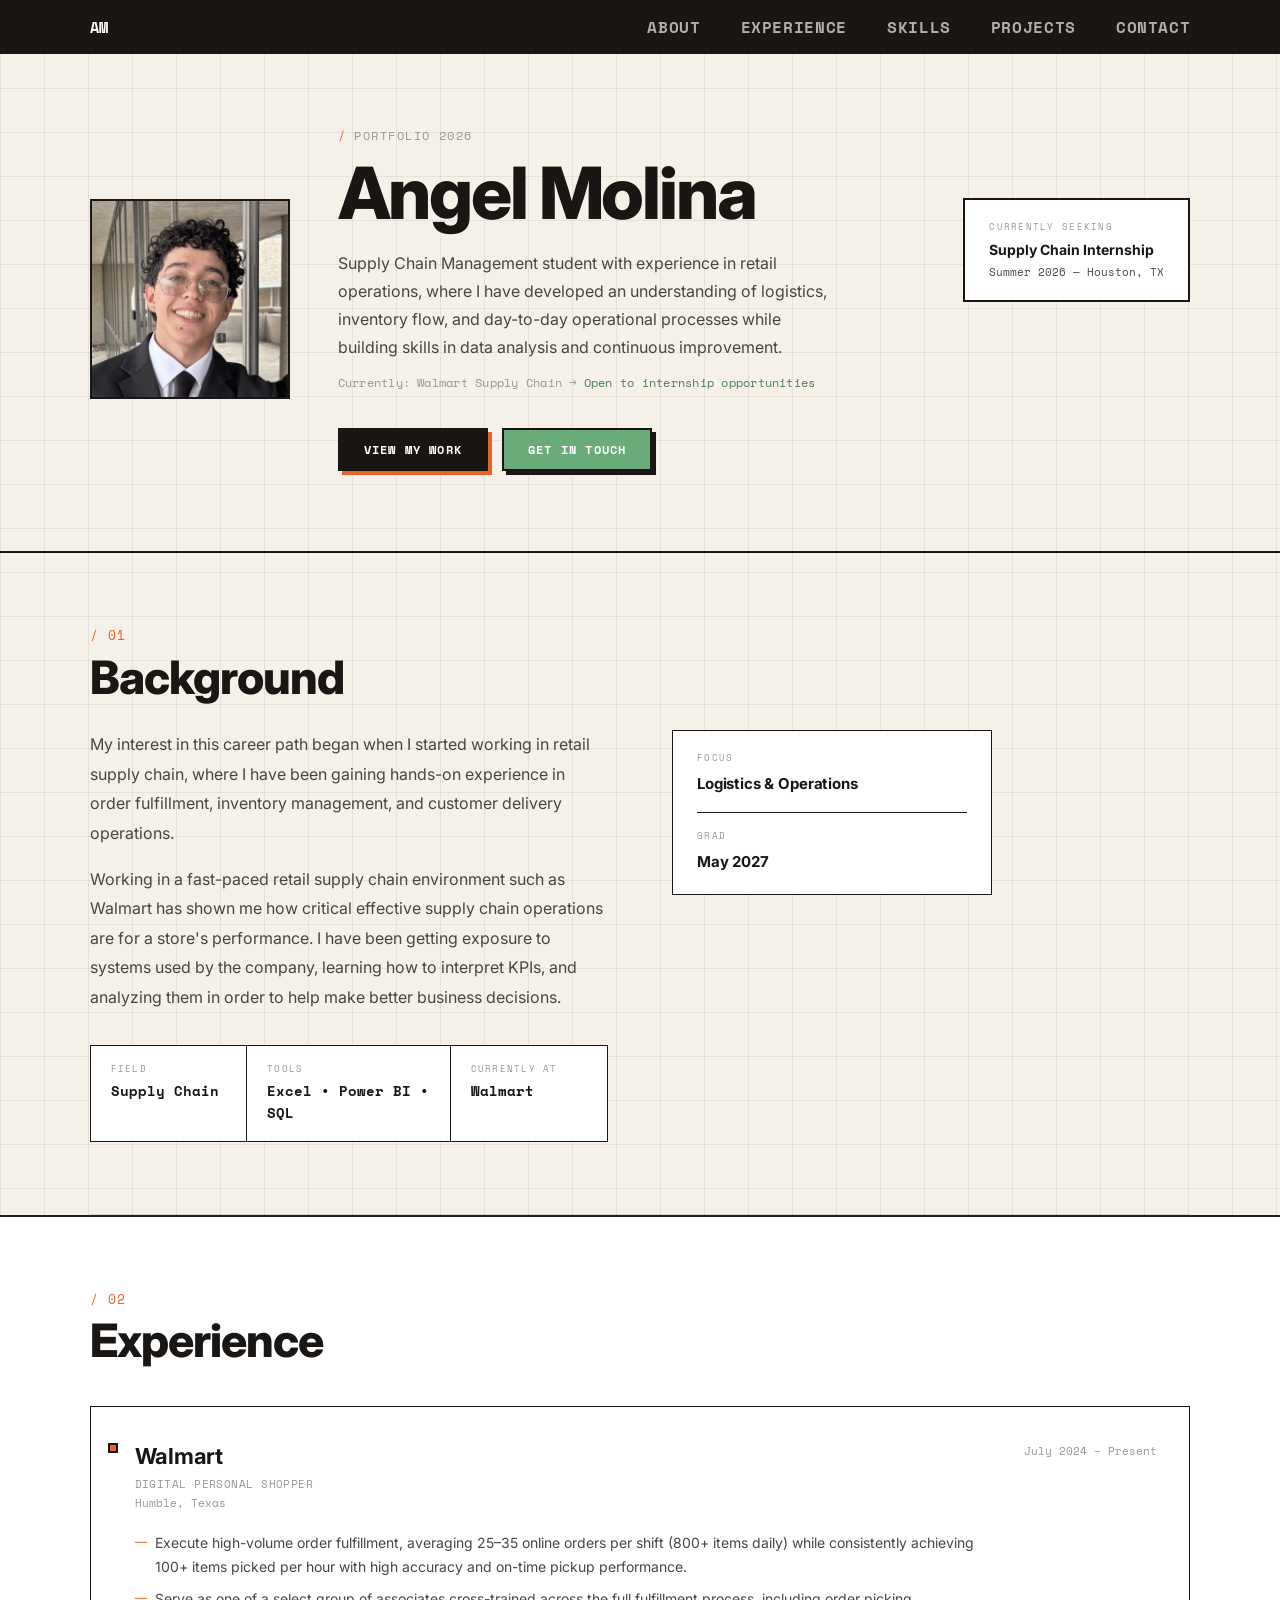
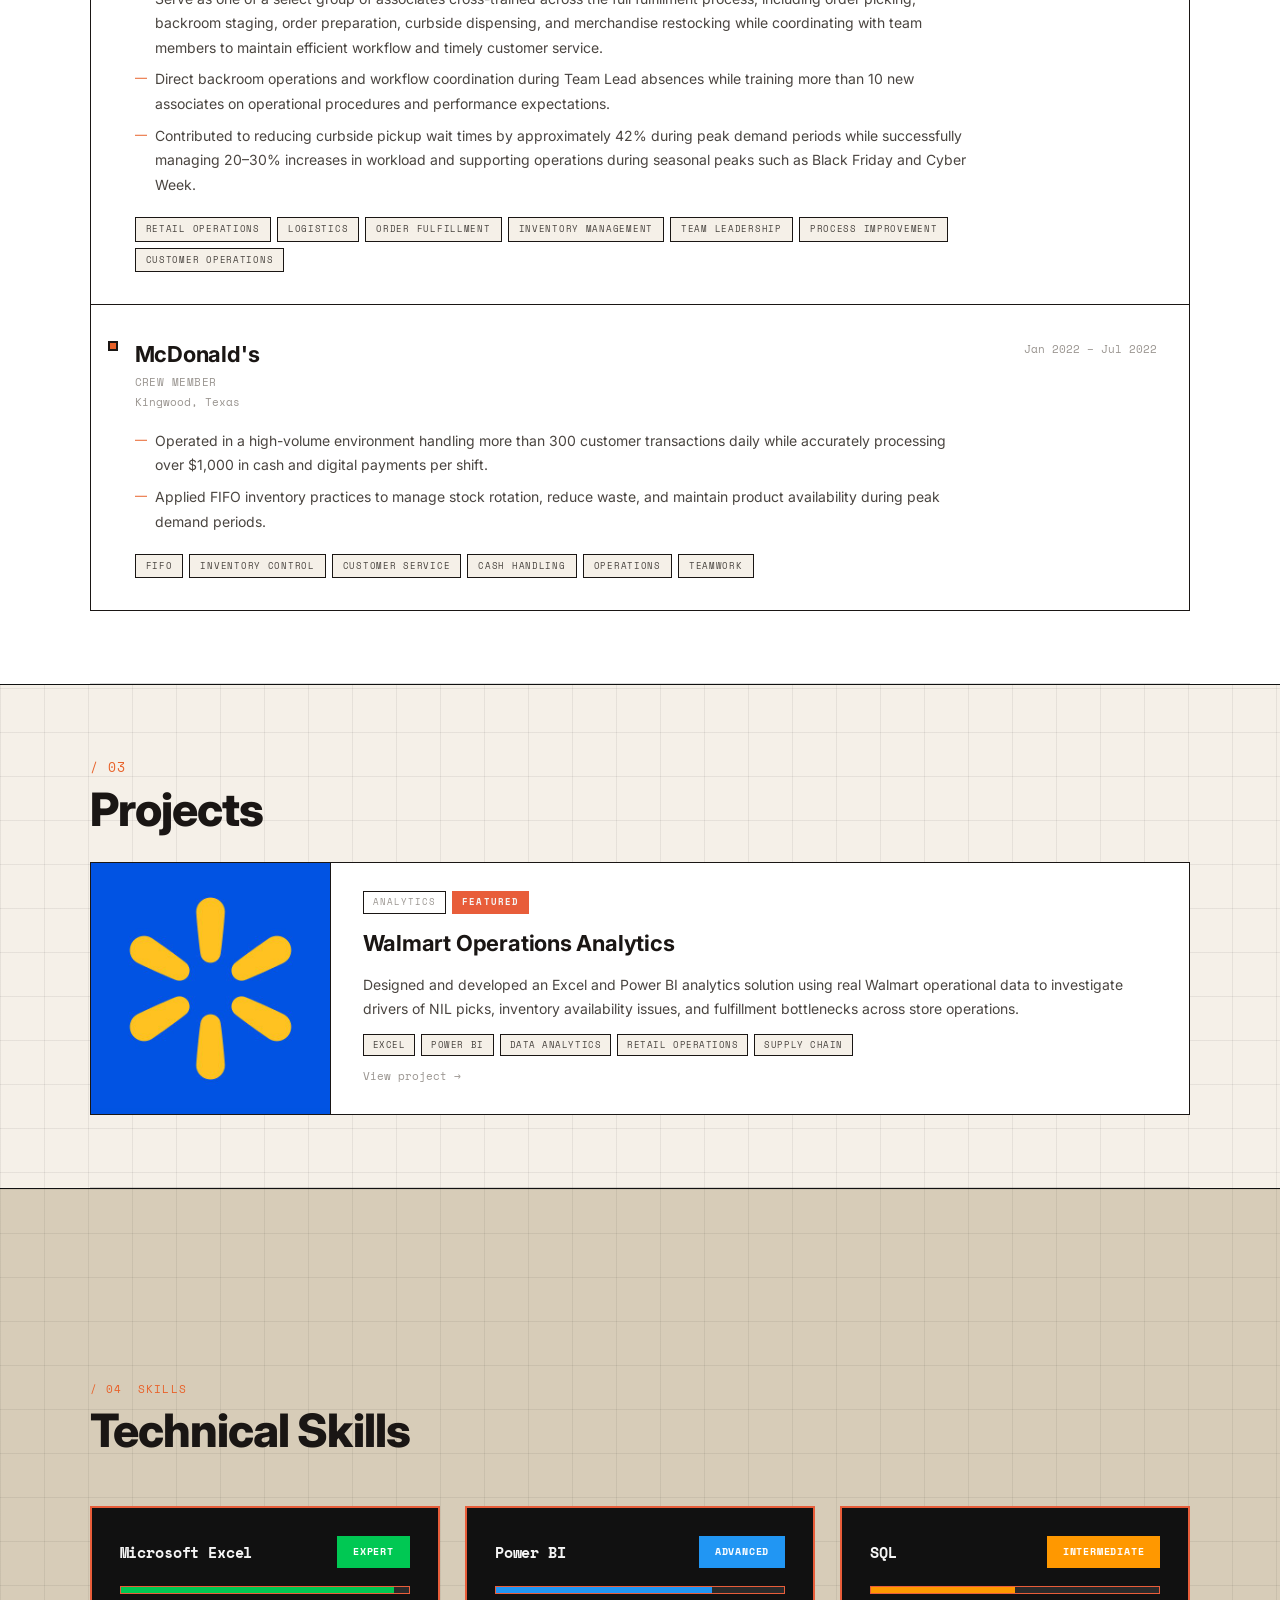
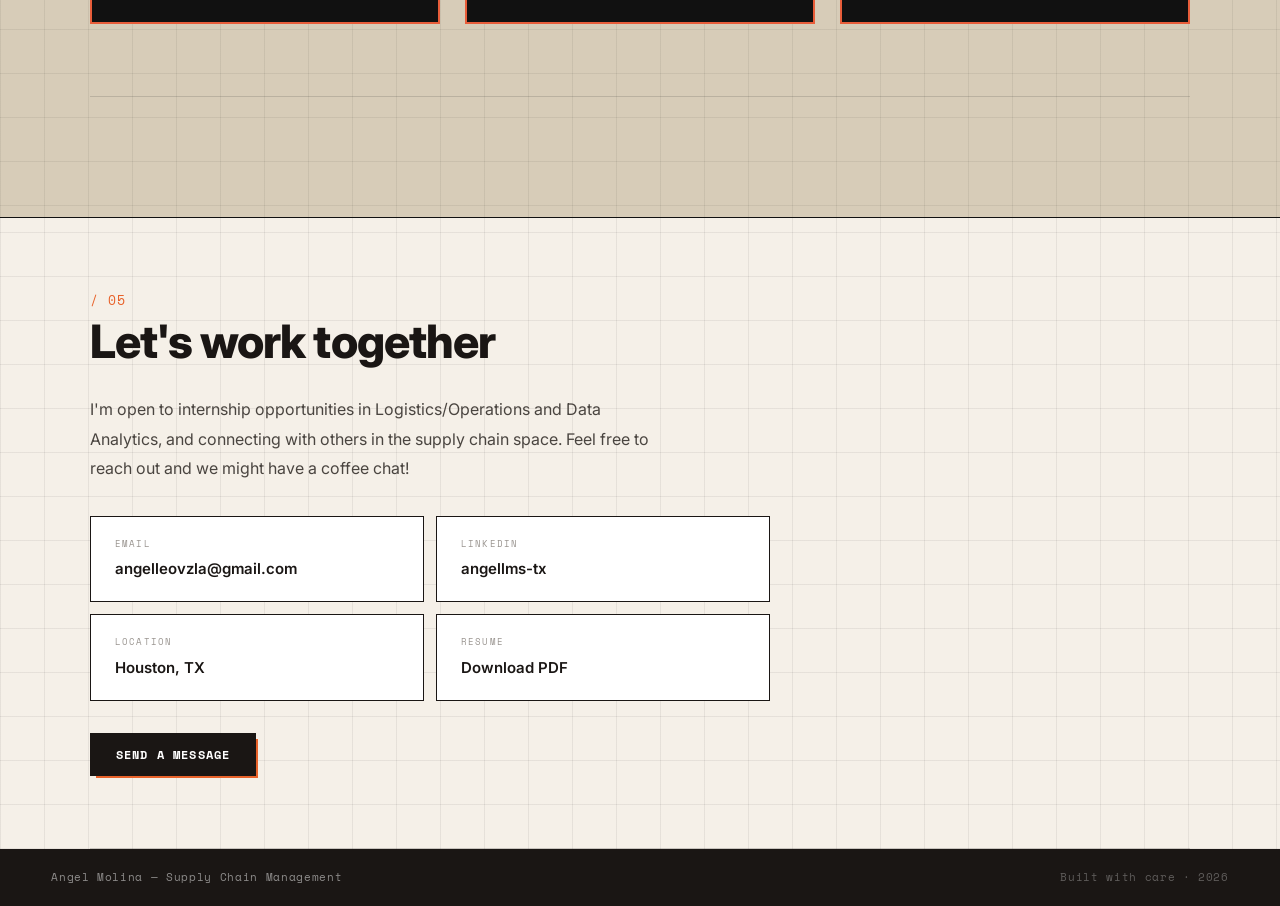
==== commit 6b33da82: "Add files via upload" ====
--- a/index.html
+++ b/index.html
@@ -986,7 +986,7 @@
             <span class="contact-card-label">Location</span>
             <span class="contact-card-value">Houston, TX</span>
           </a>
-          <a class="contact-card" href="#">
+          <a class="contact-card" href="[data-uri]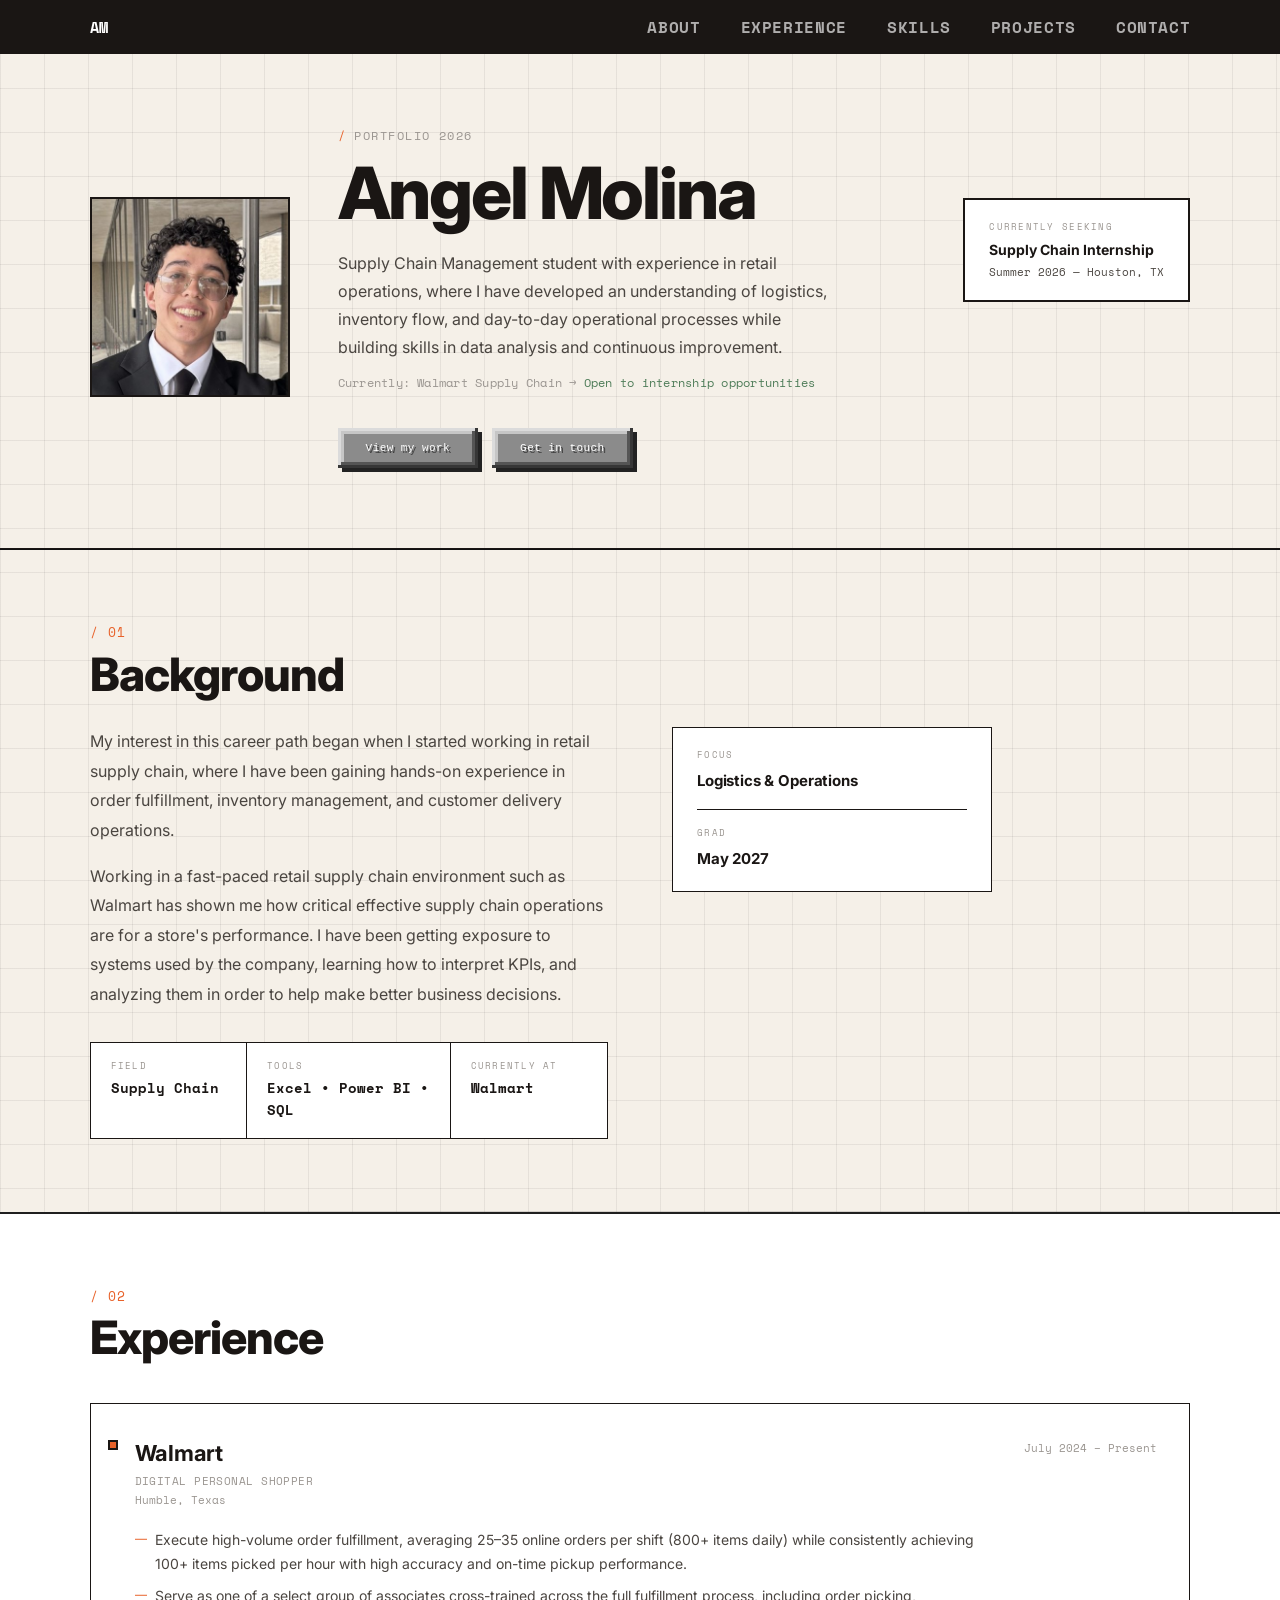
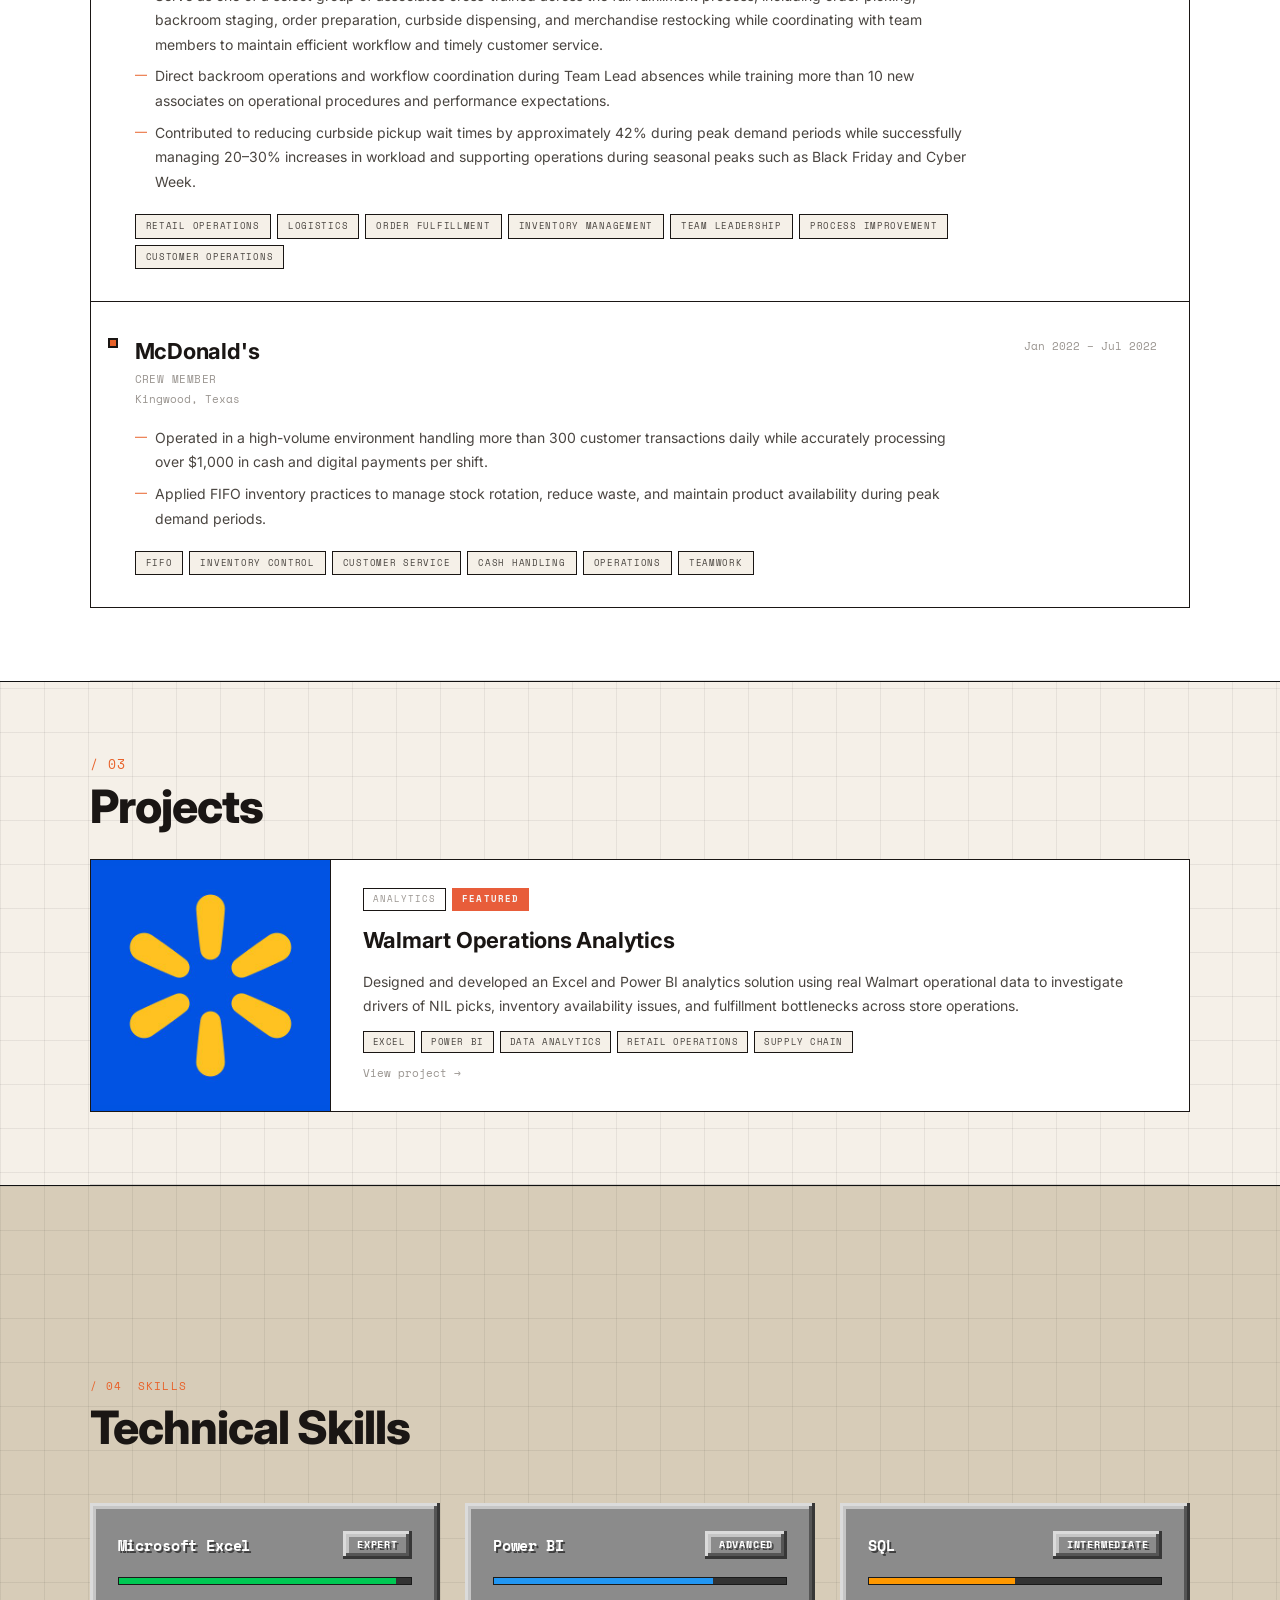
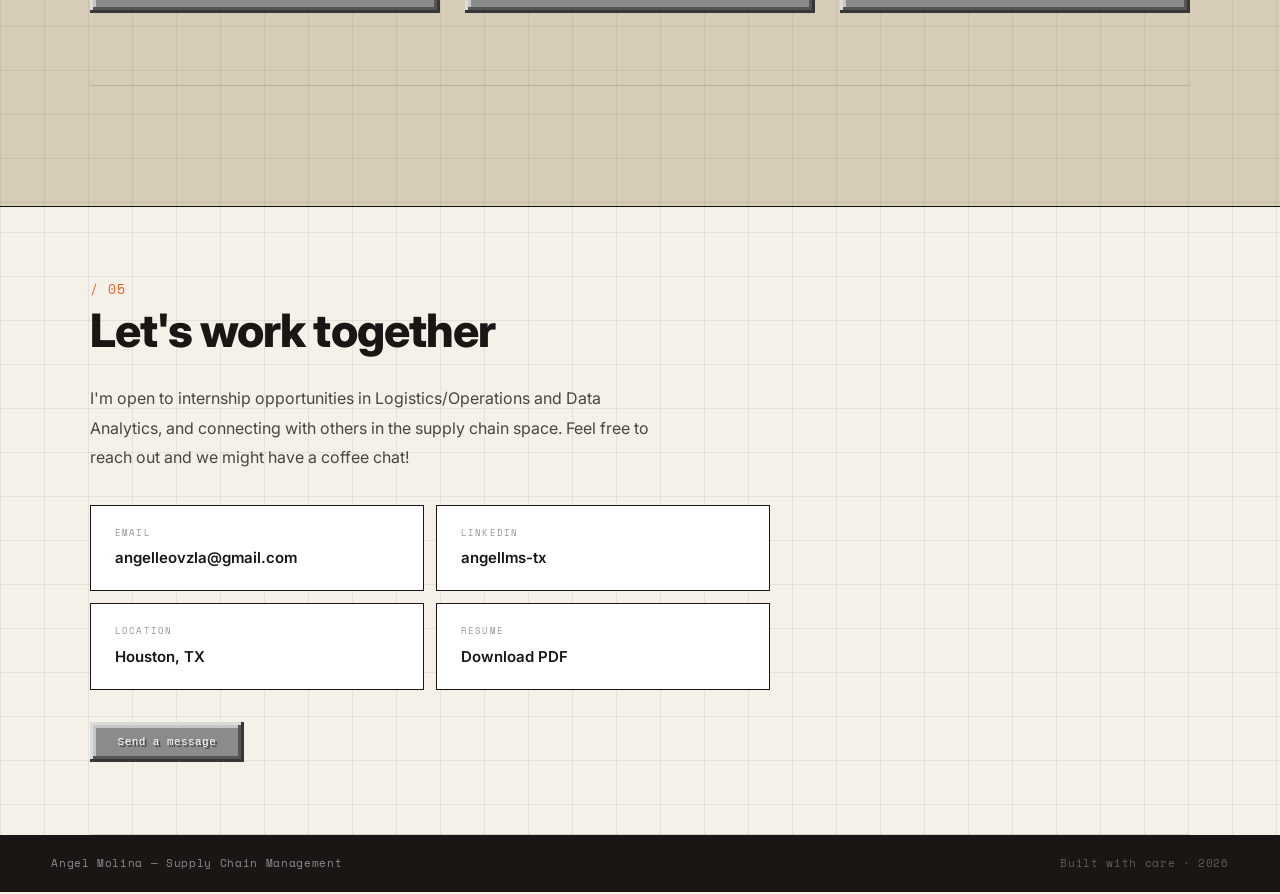
==== commit 0e574120: "Add files via upload" ====
--- a/index.html
+++ b/index.html
@@ -127,20 +127,33 @@
       position: absolute;
       inset: 0;
       translate: 4px 4px;
-      background: var(--orange);
+      background: #222222;
       z-index: -1;
     }
     .btn-wrap-primary:hover::after { translate: 2px 2px; }
 
     .btn-primary {
-      font-family: var(--font-mono); font-size: 12px; font-weight: 700;
-      letter-spacing: 0.1em; text-transform: uppercase;
-      background: var(--ink); color: #fff;
-      border: var(--border);
-      padding: 11px 24px; cursor: pointer;
-      display: block; position: relative; z-index: 1;
+      font-family: "Press Start 2P", monospace;
+      font-size: 11px;
+      letter-spacing: 0.04em;
+      text-transform: none;
+      background: #8b8b8b;
+      color: #ffffff;
+      text-shadow: 2px 2px 0px #3f3f3f;
+      border: none;
+      padding: 14px 28px;
+      cursor: pointer;
+      display: block;
+      position: relative;
+      z-index: 1;
       transition: translate 0.12s ease;
-      text-decoration: none; white-space: nowrap;
+      text-decoration: none;
+      white-space: nowrap;
+      box-shadow:
+        inset -3px -3px 0 #373737,
+        inset  3px  3px 0 #dbdbdb,
+        inset -6px -6px 0 #555555,
+        inset  6px  6px 0 #c6c6c6;
     }
     .btn-wrap-primary:hover .btn-primary { translate: -2px -2px; }
 
@@ -153,45 +166,62 @@
       position: absolute;
       inset: 0;
       translate: 4px 4px;
-      background: var(--ink);
+      background: #222222;
       z-index: -1;
     }
     .btn-wrap-secondary:hover::after { translate: 2px 2px; }
 
     .btn-secondary {
-      font-family: var(--font-mono); font-size: 12px; font-weight: 700;
-      letter-spacing: 0.1em; text-transform: uppercase;
-      background: var(--green-lt); color: #fff;
-      border: var(--border);
-      padding: 11px 24px; cursor: pointer;
-      display: block; position: relative; z-index: 1;
+      font-family: "Press Start 2P", monospace;
+      font-size: 11px;
+      letter-spacing: 0.04em;
+      text-transform: none;
+      background: #8b8b8b;
+      color: #ffffff;
+      text-shadow: 2px 2px 0px #3f3f3f;
+      border: none;
+      padding: 14px 28px;
+      cursor: pointer;
+      display: block;
+      position: relative;
+      z-index: 1;
       transition: translate 0.12s ease;
-      text-decoration: none; white-space: nowrap;
+      text-decoration: none;
+      white-space: nowrap;
+      box-shadow:
+        inset -3px -3px 0 #373737,
+        inset  3px  3px 0 #dbdbdb,
+        inset -6px -6px 0 #555555,
+        inset  6px  6px 0 #c6c6c6;
     }
     .btn-wrap-secondary:hover .btn-secondary { translate: -2px -2px; }
 
     /* plain button for contact CTA */
     .btn-plain-primary {
-      font-family: var(--font-mono); font-size: 12px; font-weight: 700;
-      letter-spacing: 0.1em; text-transform: uppercase;
-      background: var(--ink); color: #fff;
-      border: var(--border);
-      padding: 11px 24px; cursor: pointer;
-      display: inline-block; position: relative;
-      transition: background 0.15s ease;
-      text-decoration: none; white-space: nowrap;
-    }
-    .btn-plain-primary::after {
-      content: "";
-      position: absolute;
-      inset: 0;
-      translate: 4px 4px;
-      background: var(--orange);
-      z-index: -1;
+      font-family: "Press Start 2P", monospace;
+      font-size: 11px;
+      letter-spacing: 0.04em;
+      text-transform: none;
+      background: #8b8b8b;
+      color: #ffffff;
+      text-shadow: 2px 2px 0px #3f3f3f;
+      border: none;
+      padding: 14px 28px;
+      cursor: pointer;
+      display: block;
+      position: relative;
+      z-index: 1;
       transition: translate 0.12s ease;
+      text-decoration: none;
+      white-space: nowrap;
+      box-shadow:
+        inset -3px -3px 0 #373737,
+        inset  3px  3px 0 #dbdbdb,
+        inset -6px -6px 0 #555555,
+        inset  6px  6px 0 #c6c6c6;
+      display: inline-block;
     }
     .btn-plain-primary:hover { translate: -2px -2px; }
-    .btn-plain-primary:hover::after { translate: 6px 6px; }
 
     /* ════════════════════════════════════
        HERO
@@ -682,15 +712,21 @@
       margin-top: 50px;
     }
     .skill-card {
-      background: #111111;
-      border: 2px solid #E85D3A;
+      background: #8b8b8b;
+      border: none;
       border-radius: 0;
       padding: 28px;
+      color: #ffffff;
+      text-shadow: 2px 2px 0px #3f3f3f;
+      box-shadow:
+        inset -3px -3px 0 #373737,
+        inset  3px  3px 0 #dbdbdb,
+        inset -6px -6px 0 #555555,
+        inset  6px  6px 0 #c6c6c6;
       transition: .3s ease;
     }
     .skill-card:hover {
-      transform: translateY(-4px);
-      box-shadow: 0 8px 28px rgba(232,93,58,0.25);
+      background: #9b9b9b;
     }
     .skill-header {
       display: flex;
@@ -702,31 +738,38 @@
       font-family: var(--font-mono);
       font-size: 15px;
       font-weight: 700;
-      color: #F5F5F5;
+      color: #ffffff;
+      text-shadow: 2px 2px 0px #3f3f3f;
       letter-spacing: -0.01em;
     }
     .skill-card h3,
-    .skill-card p { color: #F5F5F5; }
+    .skill-card p { color: #ffffff; text-shadow: 2px 2px 0px #3f3f3f; }
     .skill-level {
       font-family: var(--font-mono);
       font-size: 10px;
       font-weight: 700;
       letter-spacing: 0.08em;
       text-transform: uppercase;
-      background: #111111;
-      color: #F5F5F5;
-      border: 2px solid #E85D3A;
+      background: #8b8b8b;
+      color: #ffffff;
+      text-shadow: 2px 2px 0px #3f3f3f;
+      border: none;
       border-radius: 0;
       padding: 6px 14px;
-    }
-    .skill-level.expert      { background: #00c853; color: #fff; border-color: #00c853; }
-    .skill-level.advanced    { background: #2196f3; color: #fff; border-color: #2196f3; }
-    .skill-level.intermediate{ background: #ff9800; color: #fff; border-color: #ff9800; }
+      box-shadow:
+        inset -3px -3px 0 #373737,
+        inset  3px  3px 0 #dbdbdb,
+        inset -6px -6px 0 #555555,
+        inset  6px  6px 0 #c6c6c6;
+    }
+    .skill-level.expert      { background: #8b8b8b; color: #fff; }
+    .skill-level.advanced    { background: #8b8b8b; color: #fff; }
+    .skill-level.intermediate{ background: #8b8b8b; color: #fff; }
     .progress-bar {
       width: 100%;
       height: 8px;
-      background: #2A2A2A;
-      border: 1px solid #E85D3A;
+      background: #333333;
+      border: 1px solid #1a1a1a;
       overflow: hidden;
     }
     .progress {
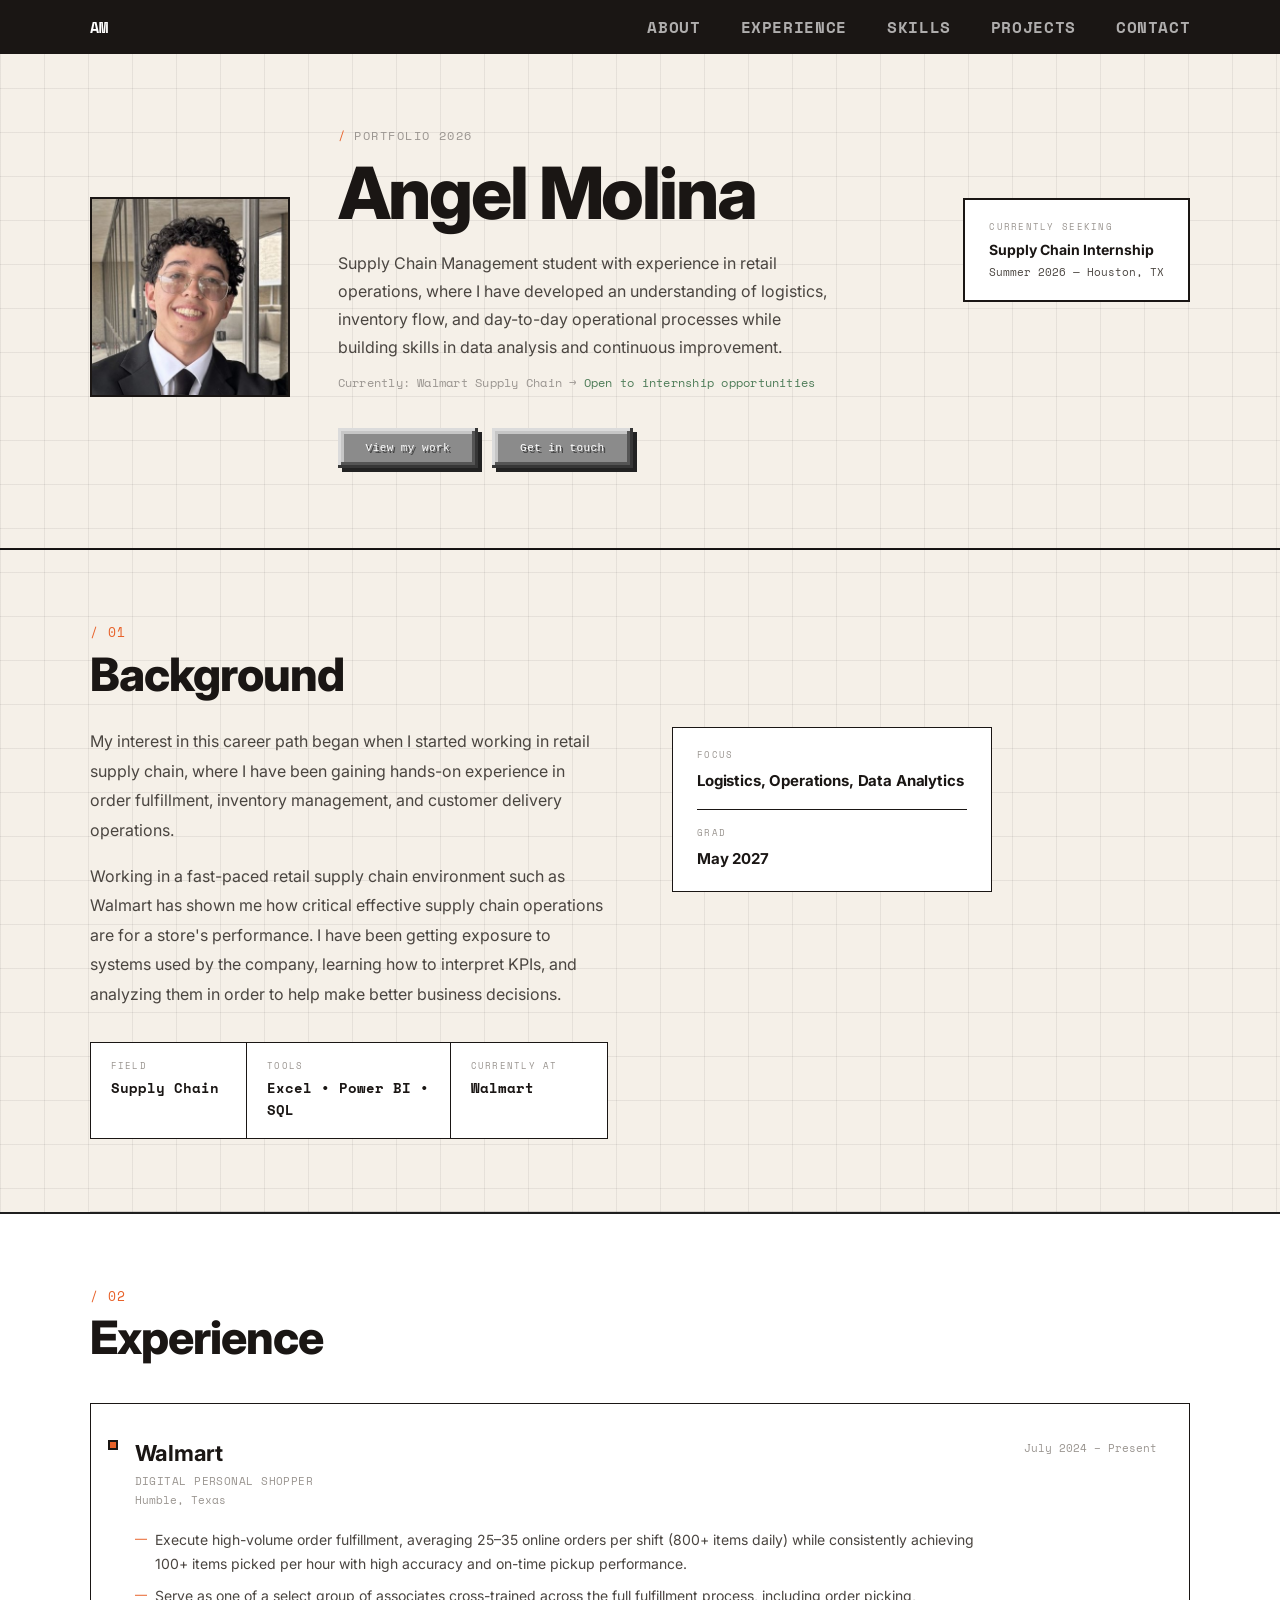
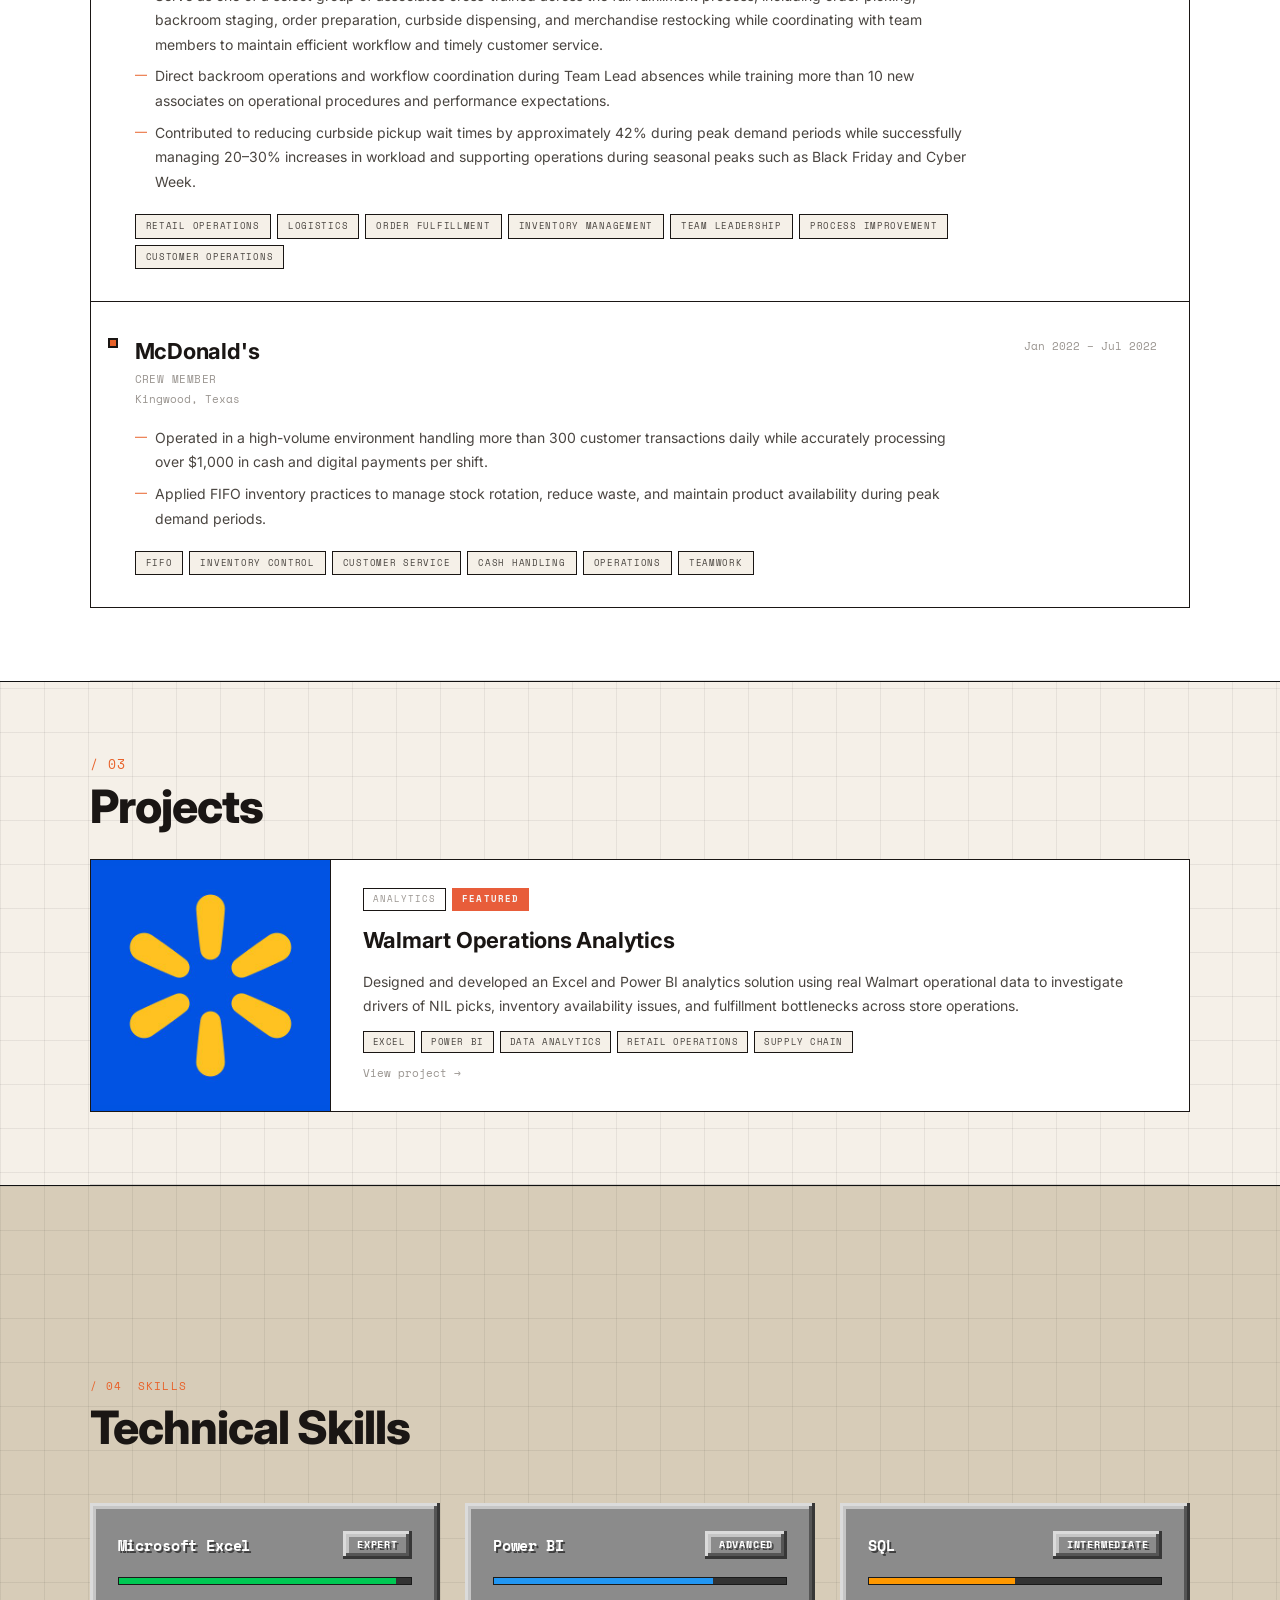
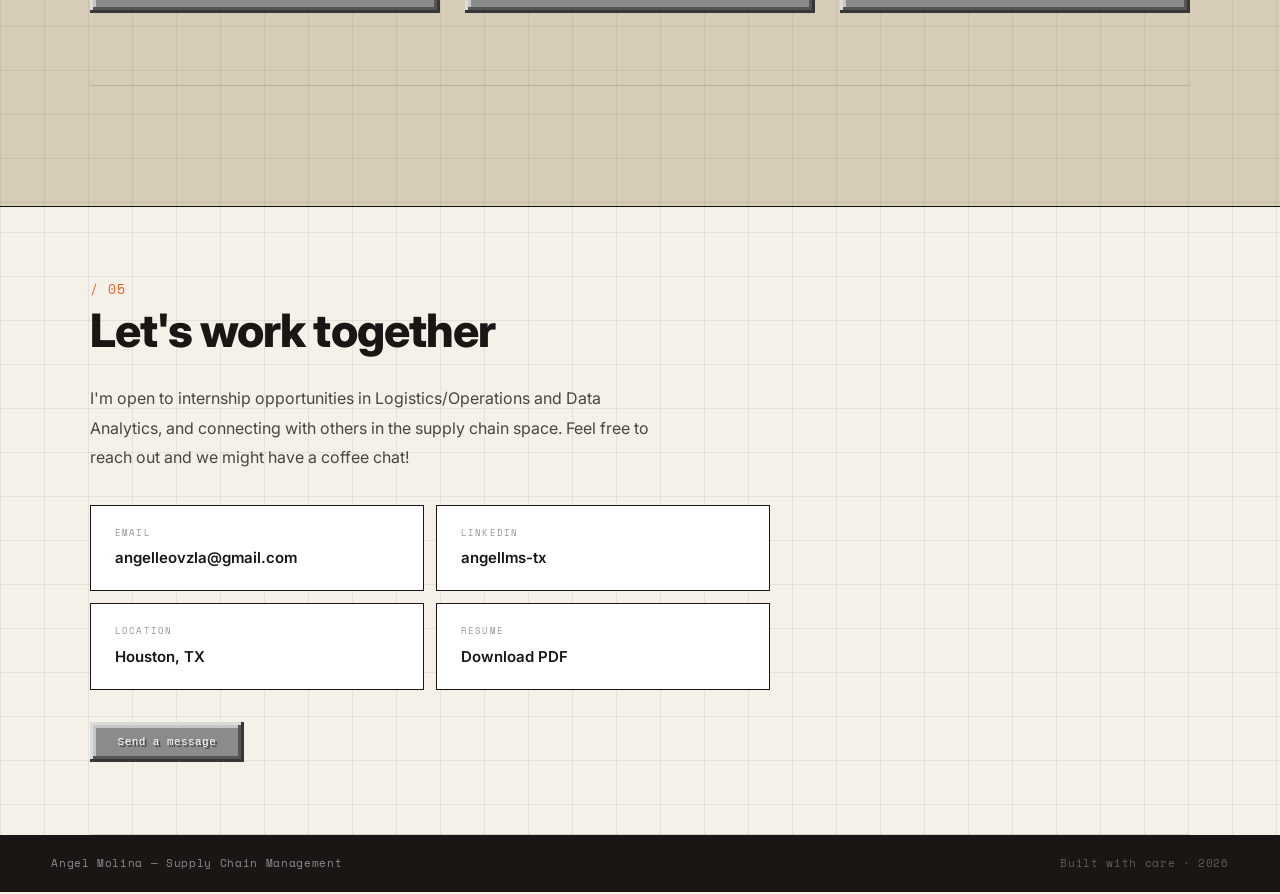
==== commit 3aa155e5: "Add files via upload" ====
--- a/index.html
+++ b/index.html
@@ -860,7 +860,7 @@
           <div class="about-focus-col">
             <div class="focus-info">
               <span class="info-label">FOCUS</span>
-              <h3>Logistics &amp; Operations</h3>
+              <h3>Logistics, Operations, Data Analytics</h3>
               <div class="focus-divider"></div>
               <span class="info-label">GRAD</span>
               <h3>May 2027</h3>
@@ -1029,7 +1029,7 @@
             <span class="contact-card-label">Location</span>
             <span class="contact-card-value">Houston, TX</span>
           </a>
-          <a class="contact-card" href="[data-uri]